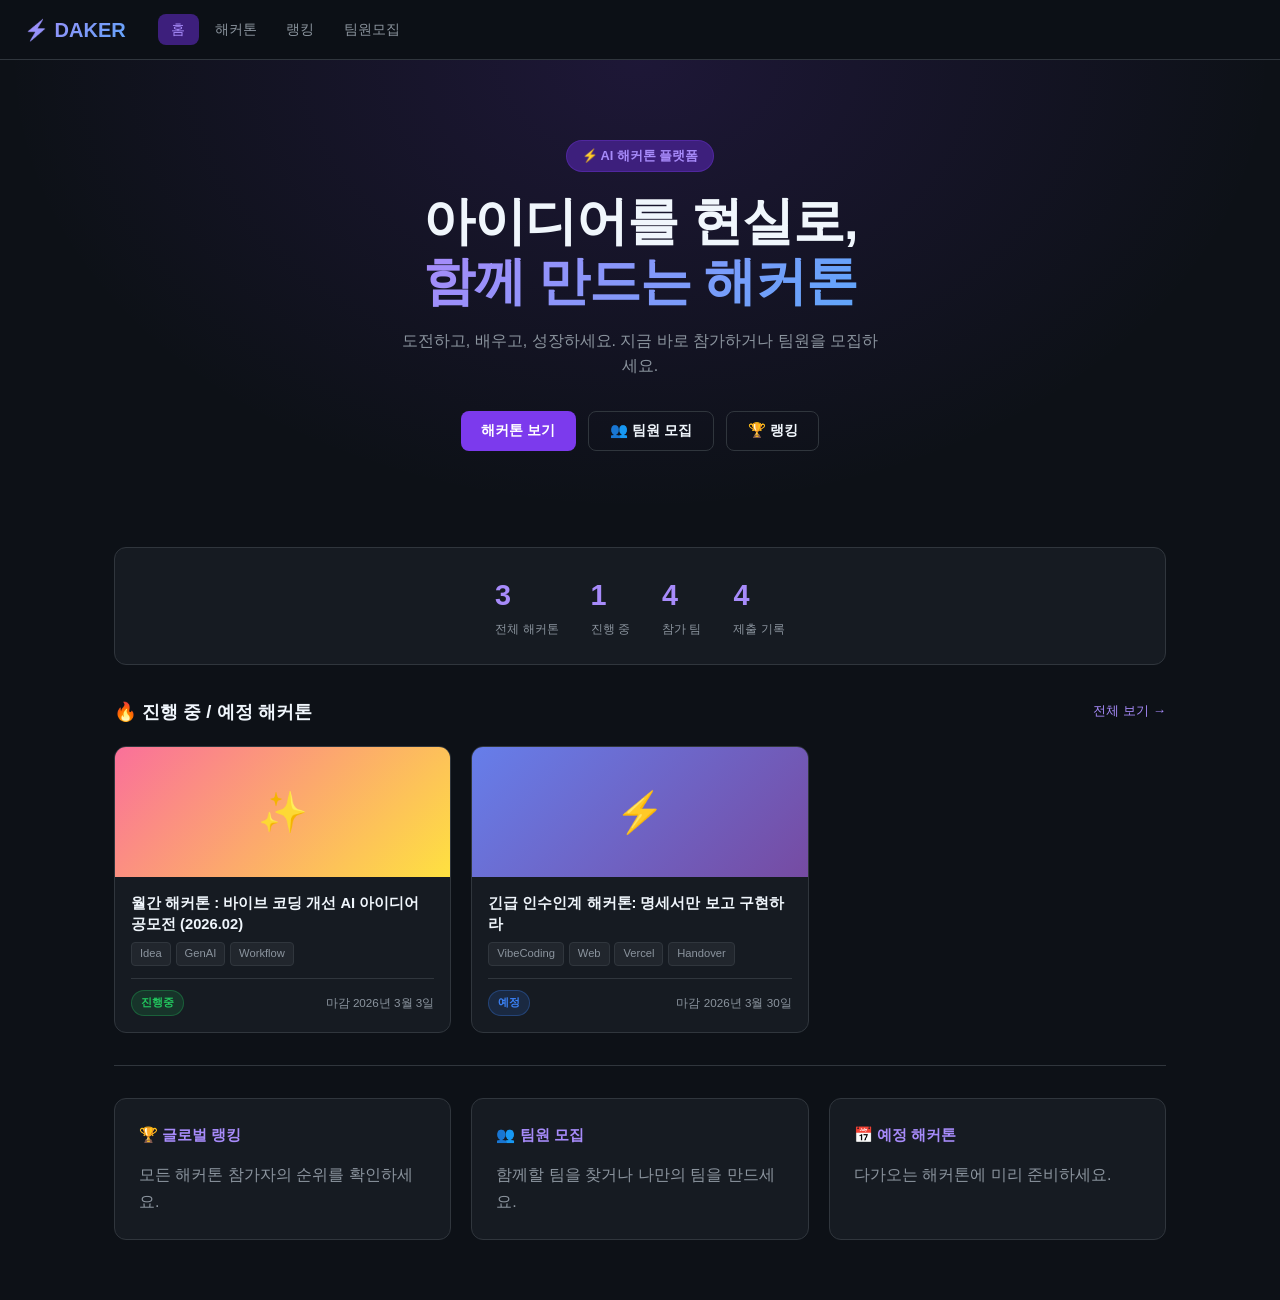
==== index.html @ 938ad709 "init commit" ====
<!doctype html>
<html lang="ko">
  <head>
    <meta charset="UTF-8" />
    <meta name="viewport" content="width=device-width, initial-scale=1.0" />
    <title>DAKER — 해커톤 플랫폼</title>
    <style>
      :root {
        --bg: #0d1117;
        --surface: #161b22;
        --surface2: #21262d;
        --border: #30363d;
        --primary: #7c3aed;
        --pl: #a78bfa;
        --pd: #3d1f7c;
        --green: #22c55e;
        --blue: #3b82f6;
        --gray: #6b7280;
        --orange: #f59e0b;
        --text: #f0f6fc;
        --muted: #8b949e;
        --radius: 12px;
      }
      * {
        box-sizing: border-box;
        margin: 0;
        padding: 0;
      }
      body {
        font-family: -apple-system, BlinkMacSystemFont, "Segoe UI", sans-serif;
        background: var(--bg);
        color: var(--text);
        min-height: 100vh;
        line-height: 1.6;
      }
      a {
        color: inherit;
        text-decoration: none;
      }
      button {
        cursor: pointer;
        font-family: inherit;
      }

      /* NAV */
      .nav {
        position: sticky;
        top: 0;
        z-index: 100;
        background: rgba(13, 17, 23, 0.95);
        backdrop-filter: blur(12px);
        border-bottom: 1px solid var(--border);
        height: 60px;
        display: flex;
        align-items: center;
        gap: 2rem;
        padding: 0 1.5rem;
      }
      .logo {
        font-size: 1.25rem;
        font-weight: 800;
        background: linear-gradient(135deg, var(--pl), #60a5fa);
        -webkit-background-clip: text;
        -webkit-text-fill-color: transparent;
        cursor: pointer;
      }
      .nav-links {
        display: flex;
        gap: 0.15rem;
      }
      .nl {
        padding: 0.4rem 0.85rem;
        border-radius: 8px;
        font-size: 0.88rem;
        color: var(--muted);
        border: none;
        background: none;
        transition: 0.15s;
      }
      .nl:hover {
        color: var(--text);
        background: var(--surface2);
      }
      .nl.active {
        color: var(--pl);
        background: var(--pd);
      }

      /* LAYOUT */
      .wrap {
        max-width: 1100px;
        margin: 0 auto;
        padding: 0 1.5rem;
      }
      .page {
        padding: 2.5rem 0;
      }

      /* HERO */
      .hero {
        text-align: center;
        padding: 5rem 1rem 4rem;
        background: radial-gradient(
          ellipse at center top,
          rgba(124, 58, 237, 0.15) 0%,
          transparent 70%
        );
      }
      .hero-badge {
        display: inline-block;
        padding: 0.3rem 0.9rem;
        background: var(--pd);
        color: var(--pl);
        border-radius: 100px;
        font-size: 0.8rem;
        font-weight: 600;
        margin-bottom: 1.25rem;
        border: 1px solid rgba(124, 58, 237, 0.3);
      }
      .hero h1 {
        font-size: clamp(2rem, 5vw, 3.25rem);
        font-weight: 800;
        letter-spacing: -1px;
        line-height: 1.15;
        margin-bottom: 1rem;
      }
      .hero h1 span {
        background: linear-gradient(135deg, var(--pl), #60a5fa);
        -webkit-background-clip: text;
        -webkit-text-fill-color: transparent;
      }
      .hero p {
        color: var(--muted);
        font-size: 1rem;
        max-width: 480px;
        margin: 0 auto 2rem;
      }
      .hero-btns {
        display: flex;
        gap: 0.75rem;
        justify-content: center;
        flex-wrap: wrap;
      }

      /* BTN */
      .btn {
        padding: 0.6rem 1.3rem;
        border-radius: 8px;
        font-size: 0.9rem;
        font-weight: 600;
        border: none;
        transition: 0.15s;
        display: inline-block;
      }
      .btn-p {
        background: var(--primary);
        color: #fff;
      }
      .btn-p:hover {
        background: #6d28d9;
        transform: translateY(-1px);
      }
      .btn-o {
        background: transparent;
        color: var(--text);
        border: 1px solid var(--border);
      }
      .btn-o:hover {
        background: var(--surface2);
        border-color: var(--pl);
      }
      .btn-sm {
        padding: 0.4rem 0.85rem;
        font-size: 0.82rem;
      }

      /* STATS */
      .stats {
        display: flex;
        gap: 2rem;
        padding: 1.5rem 2rem;
        background: var(--surface);
        border: 1px solid var(--border);
        border-radius: var(--radius);
        margin: 2rem 0;
        flex-wrap: wrap;
        justify-content: center;
      }
      .stat-n {
        font-size: 1.8rem;
        font-weight: 800;
        color: var(--pl);
      }
      .stat-l {
        font-size: 0.78rem;
        color: var(--muted);
        margin-top: 0.1rem;
      }

      /* SECTION HEADER */
      .sh {
        display: flex;
        align-items: center;
        justify-content: space-between;
        margin-bottom: 1.25rem;
      }
      .sh-t {
        font-size: 1.15rem;
        font-weight: 700;
      }
      .sh-l {
        font-size: 0.83rem;
        color: var(--pl);
        background: none;
        border: none;
        padding: 0;
      }
      .sh-l:hover {
        text-decoration: underline;
      }

      /* CARDS */
      .grid {
        display: grid;
        grid-template-columns: repeat(auto-fill, minmax(290px, 1fr));
        gap: 1.25rem;
      }
      .hcard {
        background: var(--surface);
        border: 1px solid var(--border);
        border-radius: var(--radius);
        overflow: hidden;
        cursor: pointer;
        display: flex;
        flex-direction: column;
        transition: 0.2s;
      }
      .hcard:hover {
        border-color: var(--primary);
        transform: translateY(-2px);
        box-shadow: 0 4px 24px rgba(0, 0, 0, 0.4);
      }
      .hcard-thumb {
        height: 130px;
        display: flex;
        align-items: center;
        justify-content: center;
        font-size: 2.5rem;
      }
      .hcard-body {
        padding: 1rem;
        flex: 1;
        display: flex;
        flex-direction: column;
      }
      .hcard-title {
        font-size: 0.92rem;
        font-weight: 700;
        margin-bottom: 0.5rem;
        line-height: 1.4;
        display: -webkit-box;
        -webkit-line-clamp: 2;
        -webkit-box-orient: vertical;
        overflow: hidden;
      }
      .tags {
        display: flex;
        flex-wrap: wrap;
        gap: 0.3rem;
        margin-bottom: 0.75rem;
      }
      .tag {
        padding: 0.12rem 0.5rem;
        background: var(--surface2);
        border-radius: 4px;
        font-size: 0.7rem;
        color: var(--muted);
        border: 1px solid var(--border);
      }
      .hcard-foot {
        display: flex;
        align-items: center;
        justify-content: space-between;
        margin-top: auto;
        padding-top: 0.7rem;
        border-top: 1px solid var(--border);
      }
      .sbadge {
        padding: 0.18rem 0.55rem;
        border-radius: 100px;
        font-size: 0.7rem;
        font-weight: 700;
      }
      .s-ongoing {
        background: rgba(34, 197, 94, 0.15);
        color: var(--green);
        border: 1px solid rgba(34, 197, 94, 0.3);
      }
      .s-upcoming {
        background: rgba(59, 130, 246, 0.15);
        color: var(--blue);
        border: 1px solid rgba(59, 130, 246, 0.3);
      }
      .s-ended {
        background: rgba(107, 114, 128, 0.15);
        color: var(--gray);
        border: 1px solid rgba(107, 114, 128, 0.3);
      }
      .dl {
        font-size: 0.73rem;
        color: var(--muted);
      }

      /* PAGE HEADER */
      .ph {
        margin-bottom: 2rem;
      }
      .ph h1 {
        font-size: 1.7rem;
        font-weight: 800;
        margin-bottom: 0.35rem;
      }
      .ph p {
        color: var(--muted);
        font-size: 0.93rem;
      }
      .ph-row {
        display: flex;
        align-items: flex-start;
        justify-content: space-between;
        flex-wrap: wrap;
        gap: 1rem;
      }

      /* FILTER TABS */
      .ftabs {
        display: flex;
        gap: 0.5rem;
        margin-bottom: 1.5rem;
        flex-wrap: wrap;
      }
      .ftab {
        padding: 0.4rem 0.85rem;
        background: var(--surface);
        border: 1px solid var(--border);
        border-radius: 100px;
        font-size: 0.82rem;
        font-weight: 500;
        color: var(--muted);
        cursor: pointer;
        transition: 0.15s;
      }
      .ftab:hover {
        border-color: var(--pl);
        color: var(--text);
      }
      .ftab.active {
        background: var(--pd);
        border-color: var(--primary);
        color: var(--pl);
      }

      /* DETAIL HEADER */
      .dh {
        background: linear-gradient(
          135deg,
          var(--surface),
          rgba(124, 58, 237, 0.08)
        );
        border: 1px solid var(--border);
        border-radius: var(--radius);
        padding: 2rem;
        margin-bottom: 2rem;
      }
      .dh h1 {
        font-size: 1.5rem;
        font-weight: 800;
        margin: 0.75rem 0 1rem;
        line-height: 1.3;
      }
      .dh-meta {
        display: flex;
        gap: 1.25rem;
        font-size: 0.8rem;
        color: var(--muted);
        flex-wrap: wrap;
      }

      /* TAB NAV */
      .tab-nav {
        display: flex;
        border-bottom: 1px solid var(--border);
        margin-bottom: 2rem;
        overflow-x: auto;
        scrollbar-width: none;
      }
      .tab-nav::-webkit-scrollbar {
        display: none;
      }
      .tbtn {
        padding: 0.7rem 1rem;
        background: none;
        border: none;
        color: var(--muted);
        font-size: 0.85rem;
        font-weight: 500;
        white-space: nowrap;
        border-bottom: 2px solid transparent;
        margin-bottom: -1px;
        transition: 0.15s;
      }
      .tbtn:hover {
        color: var(--text);
      }
      .tbtn.active {
        color: var(--pl);
        border-bottom-color: var(--primary);
      }

      /* CONTENT BOX */
      .box {
        background: var(--surface);
        border: 1px solid var(--border);
        border-radius: var(--radius);
        padding: 1.5rem;
        margin-bottom: 1.25rem;
      }
      .box h3 {
        font-size: 0.95rem;
        font-weight: 700;
        margin-bottom: 0.85rem;
        color: var(--pl);
      }
      .box p {
        color: var(--muted);
        line-height: 1.7;
      }

      /* INFO LIST */
      .ilist {
        list-style: none;
      }
      .ilist li {
        padding: 0.45rem 0;
        border-bottom: 1px solid var(--border);
        color: var(--muted);
        font-size: 0.88rem;
        display: flex;
        align-items: flex-start;
        gap: 0.5rem;
      }
      .ilist li:last-child {
        border-bottom: none;
      }
      .ilist li::before {
        content: "•";
        color: var(--primary);
        flex-shrink: 0;
      }

      /* METRICS */
      .metrics {
        display: flex;
        gap: 0.85rem;
        flex-wrap: wrap;
        margin-top: 1rem;
      }
      .metric {
        background: var(--surface2);
        border: 1px solid var(--border);
        border-radius: 8px;
        padding: 0.65rem 1.1rem;
      }
      .metric-l {
        font-size: 0.7rem;
        color: var(--muted);
        margin-bottom: 0.15rem;
      }
      .metric-v {
        font-size: 1.05rem;
        font-weight: 700;
        color: var(--pl);
      }

      /* SCORE BAR */
      .sbar-wrap {
        margin-top: 0.75rem;
      }
      .sbar-label {
        display: flex;
        justify-content: space-between;
        font-size: 0.75rem;
        color: var(--muted);
        margin-bottom: 0.3rem;
      }
      .sbar {
        height: 7px;
        background: var(--surface2);
        border-radius: 4px;
        overflow: hidden;
      }
      .sbar-fill {
        height: 100%;
        background: linear-gradient(90deg, var(--primary), var(--pl));
        border-radius: 4px;
        transition: width 0.5s;
      }

      /* TIMELINE */
      .timeline {
        position: relative;
        padding-left: 1.5rem;
      }
      .timeline::before {
        content: "";
        position: absolute;
        left: 0.4rem;
        top: 0;
        bottom: 0;
        width: 2px;
        background: var(--border);
      }
      .titem {
        position: relative;
        padding: 0.5rem 0 0.5rem 1rem;
      }
      .titem::before {
        content: "";
        position: absolute;
        left: -1.15rem;
        top: 0.85rem;
        width: 10px;
        height: 10px;
        border-radius: 50%;
        background: var(--primary);
        border: 2px solid var(--bg);
      }
      .titem.past::before {
        background: var(--gray);
      }
      .tdate {
        font-size: 0.75rem;
        color: var(--muted);
      }
      .tname {
        font-size: 0.88rem;
        font-weight: 600;
        margin-top: 0.1rem;
      }

      /* PRIZE */
      .pgrid {
        display: grid;
        grid-template-columns: repeat(auto-fill, minmax(140px, 1fr));
        gap: 1rem;
      }
      .pcard {
        background: var(--surface2);
        border: 1px solid var(--border);
        border-radius: 10px;
        padding: 1.2rem;
        text-align: center;
      }
      .pcard:nth-child(1) {
        border-color: #f59e0b;
      }
      .pcard:nth-child(2) {
        border-color: #9ca3af;
      }
      .pcard:nth-child(3) {
        border-color: #92400e;
      }
      .pplace {
        font-size: 0.78rem;
        color: var(--muted);
        margin-bottom: 0.35rem;
      }
      .pamount {
        font-size: 1.2rem;
        font-weight: 800;
      }
      .pcard:nth-child(1) .pamount {
        color: #f59e0b;
      }
      .pcard:nth-child(2) .pamount {
        color: #d1d5db;
      }
      .pcard:nth-child(3) .pamount {
        color: #cd7f32;
      }

      /* TABLE */
      .tbl {
        width: 100%;
        border-collapse: collapse;
        font-size: 0.86rem;
      }
      .tbl th {
        padding: 0.6rem 0.9rem;
        background: var(--surface2);
        color: var(--muted);
        font-weight: 600;
        text-align: left;
        font-size: 0.74rem;
        text-transform: uppercase;
        letter-spacing: 0.5px;
        border-bottom: 1px solid var(--border);
      }
      .tbl td {
        padding: 0.7rem 0.9rem;
        border-bottom: 1px solid var(--border);
      }
      .tbl tr:last-child td {
        border-bottom: none;
      }
      .tbl tr:hover td {
        background: var(--surface2);
      }
      .rank {
        display: inline-flex;
        align-items: center;
        justify-content: center;
        width: 26px;
        height: 26px;
        border-radius: 50%;
        font-weight: 700;
        font-size: 0.78rem;
      }
      .r1 {
        background: rgba(245, 158, 11, 0.2);
        color: #f59e0b;
        border: 1px solid rgba(245, 158, 11, 0.4);
      }
      .r2 {
        background: rgba(209, 213, 219, 0.15);
        color: #d1d5db;
        border: 1px solid rgba(209, 213, 219, 0.3);
      }
      .r3 {
        background: rgba(205, 127, 50, 0.15);
        color: #cd7f32;
        border: 1px solid rgba(205, 127, 50, 0.3);
      }
      .rn {
        background: var(--surface2);
        color: var(--muted);
        border: 1px solid var(--border);
      }

      /* TEAM CARD */
      .tcard {
        background: var(--surface);
        border: 1px solid var(--border);
        border-radius: var(--radius);
        padding: 1.2rem;
        display: flex;
        flex-direction: column;
        gap: 0.65rem;
        transition: 0.2s;
      }
      .tcard:hover {
        border-color: var(--primary);
      }
      .tc-head {
        display: flex;
        align-items: center;
        justify-content: space-between;
        gap: 0.5rem;
      }
      .tname {
        font-weight: 700;
        font-size: 0.97rem;
      }
      .opbadge {
        padding: 0.17rem 0.5rem;
        border-radius: 100px;
        font-size: 0.68rem;
        font-weight: 700;
      }
      .op-y {
        background: rgba(34, 197, 94, 0.15);
        color: var(--green);
        border: 1px solid rgba(34, 197, 94, 0.3);
      }
      .op-n {
        background: var(--surface2);
        color: var(--gray);
        border: 1px solid var(--border);
      }
      .tintro {
        font-size: 0.83rem;
        color: var(--muted);
        line-height: 1.6;
      }
      .lfor {
        display: flex;
        flex-wrap: wrap;
        gap: 0.3rem;
      }
      .ltag {
        padding: 0.12rem 0.5rem;
        background: rgba(124, 58, 237, 0.12);
        color: var(--pl);
        border: 1px solid rgba(124, 58, 237, 0.25);
        border-radius: 4px;
        font-size: 0.7rem;
      }
      .hchip {
        font-size: 0.7rem;
        padding: 0.12rem 0.5rem;
        background: var(--surface2);
        color: var(--muted);
        border: 1px solid var(--border);
        border-radius: 4px;
        cursor: pointer;
      }
      .cbtn {
        padding: 0.45rem 0.9rem;
        background: var(--primary);
        color: #fff;
        border: none;
        border-radius: 6px;
        font-size: 0.8rem;
        font-weight: 600;
        transition: 0.15s;
      }
      .cbtn:hover {
        background: #6d28d9;
      }

      /* FORM */
      .fg {
        margin-bottom: 1.1rem;
      }
      .fl {
        display: block;
        font-size: 0.82rem;
        font-weight: 600;
        margin-bottom: 0.35rem;
        color: var(--muted);
      }
      .fi,
      .fta {
        width: 100%;
        padding: 0.6rem 0.9rem;
        background: var(--surface2);
        border: 1px solid var(--border);
        border-radius: 6px;
        color: var(--text);
        font-size: 0.88rem;
        font-family: inherit;
        outline: none;
        transition: 0.15s;
      }
      .fi:focus,
      .fta:focus {
        border-color: var(--primary);
      }
      .fta {
        min-height: 90px;
        resize: vertical;
      }

      /* MODAL */
      .overlay {
        position: fixed;
        inset: 0;
        z-index: 200;
        background: rgba(0, 0, 0, 0.75);
        backdrop-filter: blur(4px);
        display: flex;
        align-items: center;
        justify-content: center;
        padding: 1rem;
      }
      .modal {
        background: var(--surface);
        border: 1px solid var(--border);
        border-radius: var(--radius);
        padding: 1.75rem;
        width: 100%;
        max-width: 460px;
        max-height: 90vh;
        overflow-y: auto;
      }
      .modal-head {
        display: flex;
        align-items: center;
        justify-content: space-between;
        margin-bottom: 1.5rem;
      }
      .modal-title {
        font-size: 1.05rem;
        font-weight: 700;
      }
      .mclose {
        background: none;
        border: none;
        color: var(--muted);
        font-size: 1.2rem;
        padding: 0.2rem;
      }
      .mclose:hover {
        color: var(--text);
      }

      /* TOAST */
      .toast {
        position: fixed;
        bottom: 2rem;
        right: 2rem;
        z-index: 300;
        background: var(--surface);
        border: 1px solid var(--primary);
        border-radius: 10px;
        padding: 0.8rem 1.2rem;
        font-size: 0.86rem;
        color: var(--pl);
        animation: si 0.25s ease;
        box-shadow: 0 8px 32px rgba(124, 58, 237, 0.3);
      }
      @keyframes si {
        from {
          transform: translateX(100%);
          opacity: 0;
        }
        to {
          transform: translateX(0);
          opacity: 1;
        }
      }

      /* MISC */
      .empty {
        text-align: center;
        padding: 3rem 1rem;
        color: var(--muted);
      }
      .empty .ico {
        font-size: 2.5rem;
        margin-bottom: 0.75rem;
      }
      hr.div {
        border: none;
        border-top: 1px solid var(--border);
        margin: 2rem 0;
      }
      .ovx {
        overflow-x: auto;
      }
      .info-banner {
        background: rgba(124, 58, 237, 0.08);
        border: 1px solid rgba(124, 58, 237, 0.25);
        border-radius: 10px;
        padding: 0.85rem 1.1rem;
        margin-bottom: 1.5rem;
        display: flex;
        align-items: center;
        justify-content: space-between;
        flex-wrap: wrap;
        gap: 0.5rem;
      }
      .lb-note {
        background: rgba(124, 58, 237, 0.08);
        border: 1px solid rgba(124, 58, 237, 0.2);
        border-radius: 8px;
        padding: 0.7rem 1rem;
        margin-bottom: 1.1rem;
        font-size: 0.82rem;
        color: var(--muted);
      }
      .bc {
        display: flex;
        gap: 0.6rem;
        flex-wrap: wrap;
      }
      .bchip {
        background: var(--surface2);
        border: 1px solid var(--border);
        border-radius: 7px;
        padding: 0.45rem 0.9rem;
        font-size: 0.8rem;
      }
      .bchip span {
        color: var(--pl);
        font-weight: 700;
      }

      @media (max-width: 640px) {
        .nav {
          gap: 1rem;
        }
        .nav-links {
          gap: 0;
        }
        .nl {
          padding: 0.35rem 0.55rem;
          font-size: 0.8rem;
        }
        .dh h1 {
          font-size: 1.2rem;
        }
        .stats {
          gap: 1.25rem;
          padding: 1rem;
        }
      }
    </style>
  </head>
  <body>
    <header class="nav">
      <div class="logo" onclick="go('/')">⚡ DAKER</div>
      <nav class="nav-links">
        <button class="nl" data-r="/" onclick="go('/')">홈</button>
        <button class="nl" data-r="/hackathons" onclick="go('/hackathons')">
          해커톤
        </button>
        <button class="nl" data-r="/rankings" onclick="go('/rankings')">
          랭킹
        </button>
        <button class="nl" data-r="/camp" onclick="go('/camp')">
          팀원모집
        </button>
      </nav>
    </header>

    <main id="app"></main>
    <div id="modal-root"></div>

    <script>
      // ── DATA ────────────────────────────────────────────────────
      const HACKATHONS = [
        {
          slug: "aimers-8-model-lite",
          title: "Aimers 8기 : 모델 경량화 온라인 해커톤",
          status: "ended",
          tags: ["LLM", "Compression", "vLLM"],
          period: {
            submissionDeadlineAt: "2026-02-25T10:00:00+09:00",
            endAt: "2026-02-26T10:00:00+09:00",
          },
          links: {
            rules: "https://example.com/public/rules/aimers8",
            faq: "https://example.com/public/faq/aimers8",
          },
        },
        {
          slug: "monthly-vibe-coding-2026-02",
          title: "월간 해커톤 : 바이브 코딩 개선 AI 아이디어 공모전 (2026.02)",
          status: "ongoing",
          tags: ["Idea", "GenAI", "Workflow"],
          period: {
            submissionDeadlineAt: "2026-03-03T10:00:00+09:00",
            endAt: "2026-03-09T10:00:00+09:00",
          },
          links: {
            rules: "https://example.com/public/rules/vibe202602",
            faq: "https://example.com/public/faq/vibe202602",
          },
        },
        {
          slug: "daker-handover-2026-03",
          title: "긴급 인수인계 해커톤: 명세서만 보고 구현하라",
          status: "upcoming",
          tags: ["VibeCoding", "Web", "Vercel", "Handover"],
          period: {
            submissionDeadlineAt: "2026-03-30T10:00:00+09:00",
            endAt: "2026-04-27T10:00:00+09:00",
          },
          links: {
            rules: "https://example.com/public/rules/daker-handover-202603",
            faq: "https://example.com/public/faq/daker-handover-202603",
          },
        },
      ];

      const DETAILS = {
        "aimers-8-model-lite": {
          slug: "aimers-8-model-lite",
          title: "Aimers 8기 : 모델 경량화 온라인 해커톤",
          sections: {
            overview: {
              summary:
                "제한된 평가 환경에서 모델의 성능과 추론 속도를 함께 최적화합니다.",
              teamPolicy: { allowSolo: true, maxTeamSize: 5 },
            },
            info: {
              notice: [
                "제출 마감 이후 추가 제출은 불가합니다.",
                "평가 환경은 고정이며, 제출물은 별도 설치 없이 실행 가능해야 합니다.",
              ],
              links: {
                rules: "https://example.com/public/rules/aimers8",
                faq: "https://example.com/public/faq/aimers8",
              },
            },
            eval: {
              metricName: "FinalScore",
              description: "성능과 속도를 종합한 점수(세부 산식은 규정 참고).",
              limits: { maxRuntimeSec: 1200, maxSubmissionsPerDay: 5 },
            },
            schedule: {
              timezone: "Asia/Seoul",
              milestones: [
                { name: "리더보드 제출 마감", at: "2026-02-25T10:00:00+09:00" },
                { name: "대회 종료", at: "2026-02-26T10:00:00+09:00" },
              ],
            },
            prize: {
              items: [
                { place: "1st", amountKRW: 3000000 },
                { place: "2nd", amountKRW: 1500000 },
                { place: "3rd", amountKRW: 800000 },
              ],
            },
            teams: {
              campEnabled: true,
              listUrl: "/camp?hackathon=aimers-8-model-lite",
            },
            submit: {
              allowedArtifactTypes: ["zip"],
              guide: [
                "제출물은 규정에 맞는 단일 zip 파일로 업로드합니다.",
                "업로드 후 '제출' 버튼을 눌러야 리더보드에 반영됩니다.",
              ],
            },
            leaderboard: {
              note: "Public 리더보드는 제출 마감 시점 기준으로 고정될 수 있습니다(규정 참고).",
            },
          },
        },
        "monthly-vibe-coding-2026-02": {
          slug: "monthly-vibe-coding-2026-02",
          title: "월간 해커톤 : 바이브 코딩 개선 AI 아이디어 공모전 (2026.02)",
          sections: {
            overview: {
              summary:
                "AI 기반 바이브 코딩 도구의 UX 개선 아이디어를 제안하고 구현하는 해커톤입니다.",
              teamPolicy: { allowSolo: true, maxTeamSize: 3 },
            },
            info: {
              notice: [
                "아이디어 기획서와 프로토타입을 함께 제출해야 합니다.",
                "GenAI API 사용 시 비용은 팀이 부담합니다.",
              ],
              links: {
                rules: "https://example.com/public/rules/vibe202602",
                faq: "https://example.com/public/faq/vibe202602",
              },
            },
            eval: {
              metricName: "FinalScore",
              description: "심사위원 평가와 참가자 투표를 합산한 점수입니다.",
              scoreSource: "vote",
              scoreDisplay: {
                label: "투표 점수",
                breakdown: [
                  { key: "participant", label: "참가자", weightPercent: 40 },
                  { key: "judge", label: "심사위원", weightPercent: 60 },
                ],
              },
            },
            schedule: {
              timezone: "Asia/Seoul",
              milestones: [
                { name: "접수 마감", at: "2026-03-03T10:00:00+09:00" },
                { name: "대회 종료", at: "2026-03-09T10:00:00+09:00" },
              ],
            },
            prize: {
              items: [
                { place: "1st", amountKRW: 500000 },
                { place: "2nd", amountKRW: 300000 },
                { place: "3rd", amountKRW: 100000 },
              ],
            },
            teams: {
              campEnabled: true,
              listUrl: "/camp?hackathon=monthly-vibe-coding-2026-02",
            },
            submit: {
              allowedArtifactTypes: ["url", "pdf"],
              guide: [
                "프로토타입 배포 URL과 기획 PDF를 제출합니다.",
                "제출 마감 이후 수정은 불가합니다.",
              ],
              submissionItems: [
                { key: "web", title: "프로토타입 URL", format: "url" },
                { key: "pdf", title: "기획서 PDF URL", format: "pdf_url" },
              ],
            },
            leaderboard: { note: "투표 종료 후 결과가 반영됩니다." },
          },
        },
        "daker-handover-2026-03": {
          slug: "daker-handover-2026-03",
          title: "긴급 인수인계 해커톤: 명세서만 보고 구현하라",
          sections: {
            overview: {
              summary:
                "기능 명세서만 남기고 사라진 개발자의 문서를 기반으로 바이브 코딩을 통해 웹서비스를 구현·배포하는 해커톤입니다.",
              teamPolicy: { allowSolo: true, maxTeamSize: 5 },
            },
            info: {
              notice: [
                "예시 자료 외 데이터는 제공되지 않습니다.",
                "더미 데이터/로컬 저장소(localStorage 등)를 활용해 구현하세요.",
                "배포 URL은 외부에서 접속 가능해야하며 심사 기간동안 접근 가능해야합니다.",
                "외부 API/외부 DB를 쓰는 경우에도 심사자가 별도 키 없이 확인 가능해야 합니다.",
              ],
              links: {
                rules: "https://example.com/public/rules/daker-handover-202603",
                faq: "https://example.com/public/faq/daker-handover-202603",
              },
            },
            eval: {
              metricName: "FinalScore",
              description:
                "참가팀/심사위원 투표 점수를 가중치로 합산한 최종 점수",
              scoreSource: "vote",
              scoreDisplay: {
                label: "투표 점수",
                breakdown: [
                  { key: "participant", label: "참가자", weightPercent: 30 },
                  { key: "judge", label: "심사위원", weightPercent: 70 },
                ],
              },
            },
            schedule: {
              timezone: "Asia/Seoul",
              milestones: [
                {
                  name: "접수/기획서 제출 기간",
                  at: "2026-03-04T10:00:00+09:00",
                },
                {
                  name: "접수/기획서 제출 마감",
                  at: "2026-03-30T10:00:00+09:00",
                },
                {
                  name: "최종 웹링크 제출 마감",
                  at: "2026-04-06T10:00:00+09:00",
                },
                {
                  name: "최종 솔루션 PDF 제출 마감",
                  at: "2026-04-13T10:00:00+09:00",
                },
                { name: "1차 투표평가 시작", at: "2026-04-13T12:00:00+09:00" },
                { name: "1차 투표평가 마감", at: "2026-04-17T10:00:00+09:00" },
                { name: "2차 내부평가 종료", at: "2026-04-24T23:59:00+09:00" },
                { name: "최종 결과 발표", at: "2026-04-27T10:00:00+09:00" },
              ],
            },
            prize: {
              items: [
                { place: "1st", amountKRW: 1000000 },
                { place: "2nd", amountKRW: 500000 },
                { place: "3rd", amountKRW: 200000 },
              ],
            },
            teams: {
              campEnabled: true,
              listUrl: "/camp?hackathon=daker-handover-2026-03",
            },
            submit: {
              allowedArtifactTypes: ["text", "url", "pdf"],
              guide: [
                "기획서 → 웹링크 → PDF를 단계별로 제출합니다.",
                "배포 URL은 외부에서 접속 가능해야 하며 심사 기간 동안 접근 가능해야 합니다.",
                "PPT는 PDF로 변환하여 제출합니다.",
              ],
              submissionItems: [
                {
                  key: "plan",
                  title: "기획서(1차 제출)",
                  format: "text_or_url",
                },
                { key: "web", title: "최종 웹링크 제출", format: "url" },
                {
                  key: "pdf",
                  title: "최종 솔루션 PDF 제출",
                  format: "pdf_url",
                },
              ],
            },
            leaderboard: {
              note: "아이디어 해커톤의 점수(score)는 투표 결과를 기반으로 표시됩니다.",
            },
          },
        },
      };

      const LEADERBOARDS = {
        "aimers-8-model-lite": {
          hackathonSlug: "aimers-8-model-lite",
          updatedAt: "2026-02-26T10:00:00+09:00",
          entries: [
            {
              rank: 1,
              teamName: "Team Alpha",
              score: 0.7421,
              submittedAt: "2026-02-24T21:05:00+09:00",
            },
            {
              rank: 2,
              teamName: "Team Gamma",
              score: 0.7013,
              submittedAt: "2026-02-25T09:40:00+09:00",
            },
          ],
        },
        "daker-handover-2026-03": {
          hackathonSlug: "daker-handover-2026-03",
          updatedAt: "2026-04-17T10:00:00+09:00",
          entries: [
            {
              rank: 1,
              teamName: "404found",
              score: 87.5,
              submittedAt: "2026-04-13T09:58:00+09:00",
              scoreBreakdown: { participant: 82, judge: 90 },
              artifacts: {
                webUrl: "https://404found.vercel.app",
                pdfUrl: "https://example.com/404found-solution.pdf",
              },
            },
            {
              rank: 2,
              teamName: "LGTM",
              score: 84.2,
              submittedAt: "2026-04-13T09:40:00+09:00",
              scoreBreakdown: { participant: 79, judge: 88 },
              artifacts: {
                webUrl: "https://lgtm-hack.vercel.app",
                pdfUrl: "https://example.com/lgtm-solution.pdf",
              },
            },
          ],
        },
      };

      const INIT_TEAMS = [
        {
          teamCode: "T-ALPHA",
          hackathonSlug: "aimers-8-model-lite",
          name: "Team Alpha",
          isOpen: true,
          memberCount: 3,
          lookingFor: ["Backend", "ML Engineer"],
          intro: "추론 최적화/경량화 실험을 함께 진행할 팀원을 찾습니다.",
          contact: { url: "https://open.kakao.com/o/example1" },
          createdAt: "2026-02-20T11:00:00+09:00",
        },
        {
          teamCode: "T-BETA",
          hackathonSlug: "monthly-vibe-coding-2026-02",
          name: "PromptRunners",
          isOpen: true,
          memberCount: 1,
          lookingFor: ["Frontend", "Designer"],
          intro: "프롬프트 품질 점수화 + 개선 가이드 UX를 기획합니다.",
          contact: { url: "https://forms.gle/example2" },
          createdAt: "2026-02-18T18:30:00+09:00",
        },
        {
          teamCode: "T-HANDOVER-01",
          hackathonSlug: "daker-handover-2026-03",
          name: "404found",
          isOpen: true,
          memberCount: 3,
          lookingFor: ["Frontend", "Designer"],
          intro:
            "명세서 기반으로 기본 기능을 빠르게 완성하고 UX 확장을 노립니다.",
          contact: { url: "https://open.kakao.com/o/example3" },
          createdAt: "2026-03-04T11:00:00+09:00",
        },
        {
          teamCode: "T-HANDOVER-02",
          hackathonSlug: "daker-handover-2026-03",
          name: "LGTM",
          isOpen: false,
          memberCount: 5,
          lookingFor: [],
          intro: "기획서-구현-문서화를 깔끔하게 맞추는 방향으로 진행합니다.",
          contact: { url: "https://forms.gle/example4" },
          createdAt: "2026-03-05T09:20:00+09:00",
        },
      ];

      // ── HELPERS ─────────────────────────────────────────────────
      const getTeams = () => {
        try {
          return JSON.parse(localStorage.getItem("dk_teams")) || INIT_TEAMS;
        } catch (e) {
          return INIT_TEAMS;
        }
      };
      const saveTeams = (t) =>
        localStorage.setItem("dk_teams", JSON.stringify(t));
      const getSubs = () => {
        try {
          return JSON.parse(localStorage.getItem("dk_subs")) || {};
        } catch (e) {
          return {};
        }
      };
      const saveSub = (slug, d) => {
        const a = getSubs();
        a[slug] = d;
        localStorage.setItem("dk_subs", JSON.stringify(a));
      };

      const fmt = (d) =>
        new Date(d).toLocaleString("ko-KR", {
          year: "numeric",
          month: "2-digit",
          day: "2-digit",
          hour: "2-digit",
          minute: "2-digit",
        });
      const fmtD = (d) =>
        new Date(d).toLocaleDateString("ko-KR", {
          year: "numeric",
          month: "long",
          day: "numeric",
        });
      const isPast = (d) => new Date(d) < new Date();
      const krw = (n) => n.toLocaleString("ko-KR") + "원";
      const slabel = (s) =>
        ({ ongoing: "진행중", upcoming: "예정", ended: "종료" })[s] || s;

      const GRADS = [
        "linear-gradient(135deg,#667eea,#764ba2)",
        "linear-gradient(135deg,#4facfe,#00f2fe)",
        "linear-gradient(135deg,#f093fb,#f5576c)",
        "linear-gradient(135deg,#43e97b,#38f9d7)",
        "linear-gradient(135deg,#fa709a,#fee140)",
      ];
      const EMOJIS = { aimers: "🤖", vibe: "✨", daker: "⚡", monthly: "📅" };
      const grad = (slug) => {
        let h = 0;
        for (let c of slug) h += c.charCodeAt(0);
        return GRADS[h % GRADS.length];
      };
      const emoji = (slug) => {
        for (const [k, v] of Object.entries(EMOJIS))
          if (slug.includes(k)) return v;
        return "🏆";
      };

      function toast(msg) {
        const el = document.createElement("div");
        el.className = "toast";
        el.textContent = msg;
        document.body.appendChild(el);
        setTimeout(() => el.remove(), 3000);
      }

      // ── ROUTER ──────────────────────────────────────────────────
      function parseHash() {
        const h = window.location.hash;
        if (!h || h === "#") return { path: "/", q: new URLSearchParams() };
        const full = h.slice(1);
        const qi = full.indexOf("?");
        if (qi === -1) return { path: full, q: new URLSearchParams() };
        return {
          path: full.slice(0, qi),
          q: new URLSearchParams(full.slice(qi + 1)),
        };
      }

      function go(pathQ, replace = false) {
        const url = "#" + pathQ;
        replace
          ? history.replaceState(null, "", url)
          : history.pushState(null, "", url);
        render();
        updateNav();
        scrollTo(0, 0);
      }

      function updateNav() {
        const { path } = parseHash();
        document.querySelectorAll(".nl").forEach((el) => {
          const r = el.dataset.r;
          el.classList.toggle(
            "active",
            path === r || (r !== "/" && path.startsWith(r)),
          );
        });
      }

      window.addEventListener("popstate", () => {
        render();
        updateNav();
      });

      // ── RENDER DISPATCH ─────────────────────────────────────────
      let _tab = "overview";
      let _hf = "all";
      let _campFilters = [];
      let _campDropdownOpen = false;

      function render() {
        const { path, q } = parseHash();
        const app = document.getElementById("app");
        if (path === "/") app.innerHTML = renderHome();
        else if (path === "/hackathons")
          app.innerHTML = renderList(q.get("status") || "all");
        else if (path.startsWith("/hackathons/")) {
          const slug = path.split("/hackathons/")[1];
          app.innerHTML = renderDetail(slug, q.get("tab"));
        } else if (path === "/rankings") app.innerHTML = renderRankings();
        else if (path === "/camp")
          app.innerHTML = renderCamp(q.get("hackathon"));
        else
          app.innerHTML = `<div class="wrap page"><div class="empty"><div class="ico">🔍</div><p>페이지를 찾을 수 없습니다.</p></div></div>`;
      }

      // ── PAGE: HOME ───────────────────────────────────────────────
      function renderHome() {
        const active = HACKATHONS.filter((h) => h.status !== "ended");
        const teams = getTeams();
        const lbCount = Object.values(LEADERBOARDS).reduce(
          (a, b) => a + b.entries.length,
          0,
        );
        return `
<section class="hero">
  <div class="wrap">
    <div class="hero-badge">⚡ AI 해커톤 플랫폼</div>
    <h1>아이디어를 현실로,<br><span>함께 만드는 해커톤</span></h1>
    <p>도전하고, 배우고, 성장하세요. 지금 바로 참가하거나 팀원을 모집하세요.</p>
    <div class="hero-btns">
      <button class="btn btn-p" onclick="go('/hackathons')">해커톤 보기</button>
      <button class="btn btn-o" onclick="go('/camp')">👥 팀원 모집</button>
      <button class="btn btn-o" onclick="go('/rankings')">🏆 랭킹</button>
    </div>
  </div>
</section>
<div class="wrap">
  <div class="stats">
    <div><div class="stat-n">${HACKATHONS.length}</div><div class="stat-l">전체 해커톤</div></div>
    <div><div class="stat-n">${HACKATHONS.filter((h) => h.status === "ongoing").length}</div><div class="stat-l">진행 중</div></div>
    <div><div class="stat-n">${teams.length}</div><div class="stat-l">참가 팀</div></div>
    <div><div class="stat-n">${lbCount}</div><div class="stat-l">제출 기록</div></div>
  </div>
  ${
    active.length
      ? `
  <div class="sh"><div class="sh-t">🔥 진행 중 / 예정 해커톤</div><button class="sh-l" onclick="go('/hackathons')">전체 보기 →</button></div>
  <div class="grid">${active.map(hCard).join("")}</div>`
      : ""
  }
  <hr class="div">
  <div class="grid" style="margin-bottom:2.5rem">
    <div class="box" style="cursor:pointer" onclick="go('/rankings')"><h3>🏆 글로벌 랭킹</h3><p>모든 해커톤 참가자의 순위를 확인하세요.</p></div>
    <div class="box" style="cursor:pointer" onclick="go('/camp')"><h3>👥 팀원 모집</h3><p>함께할 팀을 찾거나 나만의 팀을 만드세요.</p></div>
    <div class="box" style="cursor:pointer" onclick="go('/hackathons?status=upcoming')"><h3>📅 예정 해커톤</h3><p>다가오는 해커톤에 미리 준비하세요.</p></div>
  </div>
</div>`;
      }

      // ── PAGE: HACKATHON LIST ─────────────────────────────────────
      function renderList(f) {
        _hf = f || "all";
        const filtered =
          _hf === "all"
            ? HACKATHONS
            : HACKATHONS.filter((h) => h.status === _hf);
        return `
<div class="wrap page">
  <div class="ph"><h1>해커톤 목록</h1><p>참가하고 싶은 해커톤을 찾아보세요.</p></div>
  <div class="ftabs">
    ${["all", "ongoing", "upcoming", "ended"]
      .map(
        (s) => `
    <button class="ftab${_hf === s ? " active" : ""}" onclick="go('/hackathons?status=${s}')">
      ${s === "all" ? "전체" : slabel(s)} <span style="opacity:.6">${s === "all" ? HACKATHONS.length : HACKATHONS.filter((h) => h.status === s).length}</span>
    </button>`,
      )
      .join("")}
  </div>
  <div class="grid">
    ${filtered.length ? filtered.map(hCard).join("") : `<div class="empty" style="grid-column:1/-1"><div class="ico">📭</div><p>해당 상태의 해커톤이 없습니다.</p></div>`}
  </div>
</div>`;
      }

      function hCard(h) {
        return `
<div class="hcard" onclick="go('/hackathons/${h.slug}')">
  <div class="hcard-thumb" style="background:${grad(h.slug)}"><span>${emoji(h.slug)}</span></div>
  <div class="hcard-body">
    <div class="hcard-title">${h.title}</div>
    <div class="tags">${h.tags.map((t) => `<span class="tag">${t}</span>`).join("")}</div>
    <div class="hcard-foot">
      <span class="sbadge s-${h.status}">${slabel(h.status)}</span>
      <span class="dl">마감 ${fmtD(h.period.submissionDeadlineAt)}</span>
    </div>
  </div>
</div>`;
      }

      // ── PAGE: HACKATHON DETAIL ───────────────────────────────────
      function renderDetail(slug, tabParam) {
        const hack = HACKATHONS.find((h) => h.slug === slug);
        const detail = DETAILS[slug];
        if (!hack || !detail)
          return `<div class="wrap page"><div class="empty"><div class="ico">🔍</div><p>해커톤을 찾을 수 없습니다.</p></div></div>`;
        if (tabParam) _tab = tabParam;
        const s = detail.sections;
        const TABS = [
          { id: "overview", label: "개요" },
          { id: "info", label: "안내" },
          { id: "eval", label: "평가" },
          { id: "schedule", label: "일정" },
          { id: "prize", label: "상금" },
          { id: "teams", label: "팀" },
          { id: "submit", label: "제출" },
          { id: "leaderboard", label: "리더보드" },
        ];
        if (!TABS.find((t) => t.id === _tab)) _tab = "overview";
        return `
<div class="wrap page">
  <button class="btn btn-o btn-sm" style="margin-bottom:1.25rem" onclick="go('/hackathons')">← 목록으로</button>
  <div class="dh">
    <div style="display:flex;align-items:center;gap:.5rem;flex-wrap:wrap">
      <span class="sbadge s-${hack.status}">${slabel(hack.status)}</span>
      ${hack.tags.map((t) => `<span class="tag">${t}</span>`).join("")}
    </div>
    <h1>${hack.title}</h1>
    <div class="dh-meta">
      <span>📅 제출 마감: ${fmt(hack.period.submissionDeadlineAt)}</span>
      <span>🏁 대회 종료: ${fmt(hack.period.endAt)}</span>
    </div>
  </div>
  <div class="tab-nav">
    ${TABS.map((t) => `<button class="tbtn${_tab === t.id ? " active" : ""}" data-tab="${t.id}" onclick="switchTab('${slug}','${t.id}')">${t.label}</button>`).join("")}
  </div>
  <div id="tc">${tabContent(slug, _tab, s, hack)}</div>
</div>`;
      }

      function switchTab(slug, tab) {
        _tab = tab;
        document
          .querySelectorAll(".tbtn")
          .forEach((b) => b.classList.toggle("active", b.dataset.tab === tab));
        document.getElementById("tc").innerHTML = tabContent(
          slug,
          tab,
          DETAILS[slug].sections,
          HACKATHONS.find((h) => h.slug === slug),
        );
        scrollTo(
          0,
          document.getElementById("tc").getBoundingClientRect().top +
            scrollY -
            80,
        );
      }

      function tabContent(slug, tab, s, hack) {
        switch (tab) {
          case "overview":
            return tabOverview(s.overview);
          case "info":
            return tabInfo(s.info);
          case "eval":
            return tabEval(s.eval);
          case "schedule":
            return tabSchedule(s.schedule);
          case "prize":
            return tabPrize(s.prize);
          case "teams":
            return tabTeams(slug);
          case "submit":
            return tabSubmit(slug, s.submit);
          case "leaderboard":
            return tabLeaderboard(slug, s.leaderboard);
          default:
            return "";
        }
      }

      function tabOverview(ov) {
        return `
<div class="box"><h3>대회 소개</h3><p>${ov.summary}</p></div>
<div class="box"><h3>팀 구성 정책</h3>
  <div class="metrics">
    <div class="metric"><div class="metric-l">개인 참가</div><div class="metric-v">${ov.teamPolicy.allowSolo ? "✅ 가능" : "❌ 불가"}</div></div>
    <div class="metric"><div class="metric-l">최대 팀원</div><div class="metric-v">${ov.teamPolicy.maxTeamSize}명</div></div>
  </div>
</div>`;
      }

      function tabInfo(info) {
        return `
<div class="box"><h3>공지사항</h3><ul class="ilist">${info.notice.map((n) => `<li>${n}</li>`).join("")}</ul></div>
<div class="box"><h3>관련 링크</h3>
  <div style="display:flex;gap:.75rem;flex-wrap:wrap">
    <a href="${info.links.rules}" target="_blank" class="btn btn-o btn-sm">📋 규정 보기</a>
    <a href="${info.links.faq}" target="_blank" class="btn btn-o btn-sm">❓ FAQ</a>
  </div>
</div>`;
      }

      function tabEval(ev) {
        const bd = ev.scoreDisplay && ev.scoreDisplay.breakdown;
        return `
<div class="box"><h3>평가 지표</h3>
  <div class="metrics">
    <div class="metric"><div class="metric-l">지표명</div><div class="metric-v">${ev.metricName}</div></div>
    ${
      ev.limits
        ? `<div class="metric"><div class="metric-l">최대 런타임</div><div class="metric-v">${ev.limits.maxRuntimeSec}초</div></div>
    <div class="metric"><div class="metric-l">일일 최대 제출</div><div class="metric-v">${ev.limits.maxSubmissionsPerDay}회</div></div>`
        : ""
    }
  </div>
</div>
<div class="box"><h3>평가 방식</h3><p>${ev.description}</p>
  ${
    bd
      ? `<div style="margin-top:1.1rem">${bd
          .map(
            (b) => `
  <div class="sbar-wrap">
    <div class="sbar-label"><span>${b.label}</span><span>${b.weightPercent}%</span></div>
    <div class="sbar"><div class="sbar-fill" style="width:${b.weightPercent}%"></div></div>
  </div>`,
          )
          .join("")}</div>`
      : ""
  }
</div>`;
      }

      function tabSchedule(sch) {
        return `<div class="box"><h3>일정 (${sch.timezone})</h3>
<div class="timeline">${sch.milestones
          .map(
            (m) => `
<div class="titem${isPast(m.at) ? " past" : ""}">
  <div class="tdate">${fmt(m.at)}</div>
  <div class="tname">${m.name}${!isPast(m.at) ? ` <span style="font-size:.7rem;color:var(--blue);background:rgba(59,130,246,.12);padding:.1rem .4rem;border-radius:4px">예정</span>` : ""}</div>
</div>`,
          )
          .join("")}
</div></div>`;
      }

      function tabPrize(prize) {
        if (!prize)
          return `<div class="box"><p>상금 정보가 없습니다.</p></div>`;
        const med = ["🥇", "🥈", "🥉"];
        return `<div class="box"><h3>시상 내역</h3>
<div class="pgrid">${prize.items
          .map(
            (it, i) => `
<div class="pcard"><div style="font-size:1.6rem;margin-bottom:.4rem">${med[i] || "🏅"}</div>
<div class="pplace">${it.place}</div><div class="pamount">${krw(it.amountKRW)}</div></div>`,
          )
          .join("")}
</div></div>`;
      }

      function tabTeams(slug) {
        return `<div class="box"><h3>팀 모집</h3>
<p style="margin-bottom:1rem">이 해커톤의 팀원을 찾거나 새 팀을 만드세요.</p>
<button class="btn btn-p" onclick="go('/camp?hackathon=${slug}')">👥 팀원 모집 게시판 보기</button>
</div>`;
      }

      function tabSubmit(slug, submit) {
        const saved = getSubs()[slug] || {};
        const typeL = {
          zip: "ZIP 파일",
          url: "URL",
          text: "텍스트",
          pdf: "PDF URL",
        };
        const items = submit.submissionItems;
        return `
<div class="box"><h3>제출 안내</h3><ul class="ilist">${submit.guide.map((g) => `<li>${g}</li>`).join("")}</ul></div>
<div class="box"><h3>제출 양식</h3>
  <div class="tags" style="margin-bottom:1.1rem">
    ${submit.allowedArtifactTypes.map((t) => `<span class="tag" style="color:var(--pl);border-color:var(--primary)">${typeL[t] || t}</span>`).join("")}
  </div>
  <form id="subform" onsubmit="doSubmit(event,'${slug}')">
    ${
      items
        ? items
            .map(
              (it) => `
    <div class="fg">
      <label class="fl">${it.title}</label>
      ${
        it.format === "text_or_url"
          ? `<textarea class="fta" name="${it.key}" placeholder="텍스트 또는 URL 입력...">${saved[it.key] || ""}</textarea>`
          : `<input type="${it.format === "url" || it.format === "pdf_url" ? "url" : "text"}" class="fi" name="${it.key}" placeholder="${it.format.includes("url") ? "https://" : "입력..."}" value="${saved[it.key] || ""}">`
      }
    </div>`,
            )
            .join("")
        : `
    ${submit.allowedArtifactTypes.includes("zip") ? `<div class="fg"><label class="fl">파일명 (ZIP)</label><input type="text" class="fi" name="filename" placeholder="submission.zip" value="${saved.filename || ""}"></div>` : ""}
    ${submit.allowedArtifactTypes.includes("url") ? `<div class="fg"><label class="fl">제출 URL</label><input type="url" class="fi" name="url" placeholder="https://" value="${saved.url || ""}"></div>` : ""}
    ${submit.allowedArtifactTypes.includes("text") ? `<div class="fg"><label class="fl">기획서</label><textarea class="fta" name="text" placeholder="내용 입력...">${saved.text || ""}</textarea></div>` : ""}
    `
    }
    <div class="fg"><label class="fl">메모 (선택)</label><textarea class="fta" name="notes" style="min-height:70px" placeholder="추가 메모...">${saved.notes || ""}</textarea></div>
    <div style="display:flex;gap:.75rem">
      <button type="button" class="btn btn-o" onclick="doDraft('${slug}')">💾 임시저장</button>
      <button type="submit" class="btn btn-p">📤 최종 제출</button>
    </div>
  </form>
</div>`;
      }

      function doSubmit(e, slug) {
        e.preventDefault();
        const d = {};
        new FormData(e.target).forEach((v, k) => (d[k] = v));
        saveSub(slug, d);
        toast("✅ 제출 완료!");
      }
      function doDraft(slug) {
        const f = document.getElementById("subform");
        const d = {};
        new FormData(f).forEach((v, k) => (d[k] = v));
        saveSub(slug, d);
        toast("💾 임시저장 완료!");
      }

      function tabLeaderboard(slug, lbInfo) {
        const lb = LEADERBOARDS[slug];
        return `<div class="box"><h3>리더보드</h3>
${
  lb
    ? `
<div style="font-size:.76rem;color:var(--muted);margin-bottom:.85rem">최종 업데이트: ${fmt(lb.updatedAt)}</div>
${lbInfo.note ? `<div class="lb-note">${lbInfo.note}</div>` : ""}
<div class="ovx"><table class="tbl">
<thead><tr>
  <th>순위</th><th>팀명</th><th>점수</th>
  ${lb.entries[0]?.scoreBreakdown ? "<th>세부 점수</th>" : ""}
  <th>제출 시각</th>
  ${lb.entries[0]?.artifacts ? "<th>링크</th>" : ""}
</tr></thead>
<tbody>${lb.entries
        .map(
          (e) => `<tr>
  <td><span class="rank ${e.rank <= 3 ? "r" + e.rank : "rn"}">${e.rank}</span></td>
  <td style="font-weight:600">${e.teamName}</td>
  <td style="font-weight:700;color:var(--pl)">${e.score < 1 ? (e.score * 100).toFixed(2) + "%" : e.score}</td>
  ${e.scoreBreakdown ? `<td><div class="bc"><span class="bchip">참가자 <span>${e.scoreBreakdown.participant}</span></span><span class="bchip">심사 <span>${e.scoreBreakdown.judge}</span></span></div></td>` : lb.entries[0]?.scoreBreakdown ? "<td>-</td>" : ""}
  <td style="color:var(--muted);font-size:.78rem">${fmt(e.submittedAt)}</td>
  ${e.artifacts ? `<td>${e.artifacts.webUrl ? `<a href="${e.artifacts.webUrl}" target="_blank" style="color:var(--blue);font-size:.78rem;margin-right:.5rem">🌐 Web</a>` : ""}${e.artifacts.pdfUrl ? `<a href="${e.artifacts.pdfUrl}" target="_blank" style="color:var(--muted);font-size:.78rem">📄 PDF</a>` : ""}</td>` : lb.entries[0]?.artifacts ? "<td>-</td>" : ""}
</tr>`,
        )
        .join("")}
</tbody></table></div>`
    : `<p style="color:var(--muted)">아직 리더보드 데이터가 없습니다.</p>`
}
</div>`;
      }

      // ── PAGE: RANKINGS ──────────────────────────────────────────
      function renderRankings() {
        const all = [];
        Object.values(LEADERBOARDS).forEach((lb) => {
          const hack = HACKATHONS.find((h) => h.slug === lb.hackathonSlug);
          lb.entries.forEach((e) =>
            all.push({
              ...e,
              hackSlug: lb.hackathonSlug,
              hackTitle: hack?.title || lb.hackathonSlug,
            }),
          );
        });
        all.sort((a, b) => b.score - a.score);
        return `
<div class="wrap page">
  <div class="ph"><h1>🏆 글로벌 랭킹</h1><p>모든 해커톤 참가팀의 종합 랭킹입니다.</p></div>
  <div class="box"><div class="ovx"><table class="tbl">
    <thead><tr><th>#</th><th>팀명</th><th>해커톤</th><th>점수</th><th>제출일</th></tr></thead>
    <tbody>${all
      .map(
        (e, i) => `<tr>
      <td><span class="rank ${i < 3 ? "r" + (i + 1) : "rn"}">${i + 1}</span></td>
      <td style="font-weight:600">${e.teamName}</td>
      <td><span class="hchip" onclick="go('/hackathons/${e.hackSlug}')">${e.hackTitle.length > 22 ? e.hackTitle.slice(0, 22) + "…" : e.hackTitle}</span></td>
      <td style="font-weight:700;color:var(--pl)">${e.score < 1 ? (e.score * 100).toFixed(2) + "%" : e.score}</td>
      <td style="color:var(--muted);font-size:.78rem">${fmt(e.submittedAt)}</td>
    </tr>`,
      )
      .join("")}
    </tbody>
  </table></div></div>

  <div class="sh" style="margin-top:2rem"><div class="sh-t">해커톤별 TOP 팀</div></div>
  <div class="grid">${Object.values(LEADERBOARDS)
    .map((lb) => {
      const hack = HACKATHONS.find((h) => h.slug === lb.hackathonSlug);
      const top = lb.entries[0];
      return `<div class="box" style="cursor:pointer" onclick="go('/hackathons/${lb.hackathonSlug}?tab=leaderboard')">
      <div style="font-size:.74rem;color:var(--muted);margin-bottom:.5rem">${hack?.title || lb.hackathonSlug}</div>
      <div style="display:flex;align-items:center;gap:.75rem">
        <span style="font-size:1.4rem">🥇</span>
        <div><div style="font-weight:700">${top.teamName}</div>
        <div style="font-size:.78rem;color:var(--pl)">Score: ${top.score < 1 ? (top.score * 100).toFixed(2) + "%" : top.score}</div></div>
      </div>
    </div>`;
    })
    .join("")}</div>
</div>`;
      }

      // ── PAGE: CAMP ──────────────────────────────────────────────
      function renderCamp(hFilter) {
        // 쉼표 구분 다중 슬러그 파싱 (예: "slug1,slug2")
        if (hFilter) {
          _campFilters = hFilter.split(",").filter(Boolean);
        } else {
          _campFilters = [];
        }
        _campDropdownOpen = false;
        return renderCampHTML();
      }

      function renderCampHTML() {
        const teams = getTeams();
        const filtered =
          _campFilters.length === 0
            ? teams
            : teams.filter((t) => _campFilters.includes(t.hackathonSlug));
        return `
<div class="wrap page" onclick="closeCampDropdown(event)">
  <div class="ph-row">
    <div class="ph">
      <h1>👥 팀원 모집</h1>
      <p>해커톤 팀을 찾거나 새 팀을 만드세요.</p>
    </div>
    <button class="btn btn-p" onclick="openTeamModal()">+ 팀 만들기</button>
  </div>

  <div style="position:relative;margin-bottom:1.5rem" id="camp-filter-wrap" onclick="event.stopPropagation()">
    <div style="display:flex;gap:.6rem;align-items:center;flex-wrap:wrap">
      <button class="btn btn-o btn-sm" onclick="toggleCampDropdown(event)" style="display:flex;align-items:center;gap:.4rem">
        <svg width="14" height="14" viewBox="0 0 24 24" fill="none" stroke="currentColor" stroke-width="2.5" style="flex-shrink:0"><path d="M4 6h16M7 12h10M10 18h4"/></svg>
        필터
        ${_campFilters.length > 0 ? `<span style="background:var(--primary);color:#fff;border-radius:100px;padding:.05rem .45rem;font-size:.68rem;margin-left:.1rem">${_campFilters.length}</span>` : ""}
      </button>
      ${_campFilters.map((slug) => {
        const h = HACKATHONS.find((x) => x.slug === slug);
        return h
          ? `<span style="display:inline-flex;align-items:center;gap:.35rem;padding:.25rem .65rem;background:var(--pd);color:var(--pl);border:1px solid var(--primary);border-radius:100px;font-size:.78rem">
              ${h.title.length > 18 ? h.title.slice(0, 18) + "…" : h.title}
              <span onclick="toggleCampFilterSlug('${slug}')" style="cursor:pointer;opacity:.7;font-size:.8rem;line-height:1">✕</span>
            </span>`
          : "";
      }).join("")}
    </div>

    <div id="camp-filter-panel" style="display:${_campDropdownOpen ? "block" : "none"};position:absolute;top:calc(100% + .5rem);left:0;z-index:50;background:var(--surface);border:1px solid var(--border);border-radius:var(--radius);padding:1rem;min-width:290px;box-shadow:0 8px 32px rgba(0,0,0,.5)">
      <div style="font-size:.75rem;font-weight:700;color:var(--muted);margin-bottom:.75rem;text-transform:uppercase;letter-spacing:.5px">해커톤 선택</div>
      ${HACKATHONS.map((h) => {
        const cnt = teams.filter((t) => t.hackathonSlug === h.slug).length;
        const checked = _campFilters.includes(h.slug);
        return `<label style="display:flex;align-items:center;gap:.7rem;padding:.55rem 0;cursor:pointer;border-bottom:1px solid var(--border)">
          <input type="checkbox" ${checked ? "checked" : ""} onchange="toggleCampFilterSlug('${h.slug}')" style="width:16px;height:16px;cursor:pointer;accent-color:var(--primary);flex-shrink:0">
          <span style="flex:1;font-size:.85rem;line-height:1.4">${h.title.length > 30 ? h.title.slice(0, 30) + "…" : h.title}</span>
          <span style="font-size:.75rem;color:var(--muted);flex-shrink:0">${cnt}팀</span>
        </label>`;
      }).join("")}
    </div>
  </div>

  <div class="grid">
    ${filtered.length
      ? filtered.map(teamCard).join("")
      : `<div class="empty" style="grid-column:1/-1"><div class="ico">👥</div><p>조건에 맞는 팀이 없습니다.</p></div>`}
  </div>
</div>`;
      }

      function toggleCampDropdown(e) {
        e.stopPropagation();
        _campDropdownOpen = !_campDropdownOpen;
        const panel = document.getElementById("camp-filter-panel");
        if (panel) panel.style.display = _campDropdownOpen ? "block" : "none";
      }

      function closeCampDropdown(e) {
        if (_campDropdownOpen) {
          _campDropdownOpen = false;
          const panel = document.getElementById("camp-filter-panel");
          if (panel) panel.style.display = "none";
        }
      }

      function toggleCampFilterSlug(slug) {
        if (_campFilters.includes(slug)) {
          _campFilters = _campFilters.filter((s) => s !== slug);
        } else {
          _campFilters.push(slug);
        }
        // URL 업데이트 (뒤로가기 히스토리 생성 없이)
        const newHash =
          _campFilters.length > 0
            ? "#/camp?hackathon=" + _campFilters.join(",")
            : "#/camp";
        history.replaceState(null, "", newHash);
        _campDropdownOpen = true;
        const app = document.getElementById("app");
        if (app) app.innerHTML = renderCampHTML();
      }

      function teamCard(t) {
        const hack = HACKATHONS.find((h) => h.slug === t.hackathonSlug);
        return `
<div class="tcard">
  <div class="tc-head">
    <div class="tname">${t.name}</div>
    <span class="opbadge ${t.isOpen ? "op-y" : "op-n"}">${t.isOpen ? "모집중" : "모집완료"}</span>
  </div>
  <div><span class="hchip" onclick="go('/hackathons/${t.hackathonSlug}')">${hack ? hack.title.slice(0, 24) + (hack.title.length > 24 ? "…" : "") : t.hackathonSlug}</span></div>
  <div class="tintro">${t.intro}</div>
  ${t.lookingFor.length ? `<div><div style="font-size:.72rem;color:var(--muted);margin-bottom:.3rem">모집 포지션</div><div class="lfor">${t.lookingFor.map((r) => `<span class="ltag">${r}</span>`).join("")}</div></div>` : ""}
  <div style="display:flex;align-items:center;justify-content:space-between;margin-top:.15rem">
    <span style="font-size:.76rem;color:var(--muted)">👤 ${t.memberCount}명</span>
    ${t.isOpen ? `<a href="${t.contact.url}" target="_blank" class="cbtn">연락하기</a>` : `<span style="font-size:.76rem;color:var(--gray)">모집 마감</span>`}
  </div>
</div>`;
      }

      function openTeamModal() {
        document.getElementById("modal-root").innerHTML = `
<div class="overlay" onclick="closeModal(event)">
  <div class="modal">
    <div class="modal-head">
      <div class="modal-title">팀 만들기</div>
      <button class="mclose" onclick="closeModalDirect()">✕</button>
    </div>
    <form onsubmit="createTeam(event)">
      <div class="fg"><label class="fl">팀 이름 *</label><input type="text" class="fi" name="name" required placeholder="팀 이름 입력"></div>
      <div class="fg"><label class="fl">해커톤 *</label>
        <select class="fi" name="hackathonSlug" required>
          <option value="">해커톤 선택</option>
          ${HACKATHONS.map((h) => `<option value="${h.slug}">${h.title}</option>`).join("")}
        </select>
      </div>
      <div class="fg"><label class="fl">팀 소개 *</label><textarea class="fta" name="intro" required placeholder="팀 소개를 입력하세요..."></textarea></div>
      <div class="fg"><label class="fl">모집 포지션 (쉼표로 구분)</label><input type="text" class="fi" name="lookingFor" placeholder="예: Frontend, Designer"></div>
      <div class="fg"><label class="fl">현재 팀원 수</label><input type="number" class="fi" name="memberCount" value="1" min="1" max="5"></div>
      <div class="fg"><label class="fl">연락처 URL *</label><input type="url" class="fi" name="contactUrl" required placeholder="https://open.kakao.com/..."></div>
      <div style="display:flex;gap:.75rem">
        <button type="button" class="btn btn-o" style="flex:1" onclick="closeModalDirect()">취소</button>
        <button type="submit" class="btn btn-p" style="flex:2">팀 생성</button>
      </div>
    </form>
  </div>
</div>`;
      }

      function closeModal(e) {
        if (e.target.classList.contains("overlay")) closeModalDirect();
      }
      function closeModalDirect() {
        document.getElementById("modal-root").innerHTML = "";
      }

      function createTeam(e) {
        e.preventDefault();
        const fd = new FormData(e.target);
        const lf = fd
          .get("lookingFor")
          .split(",")
          .map((s) => s.trim())
          .filter(Boolean);
        const team = {
          teamCode: "T-" + Date.now(),
          hackathonSlug: fd.get("hackathonSlug"),
          name: fd.get("name"),
          isOpen: true,
          memberCount: parseInt(fd.get("memberCount")) || 1,
          lookingFor: lf,
          intro: fd.get("intro"),
          contact: { url: fd.get("contactUrl") },
          createdAt: new Date().toISOString(),
        };
        const teams = getTeams();
        teams.unshift(team);
        saveTeams(teams);
        closeModalDirect();
        toast("✅ 팀이 생성되었습니다!");
        go("/camp?hackathon=" + team.hackathonSlug);
      }

      // ── INIT ────────────────────────────────────────────────────
      render();
      updateNav();
    </script>
  </body>
</html>
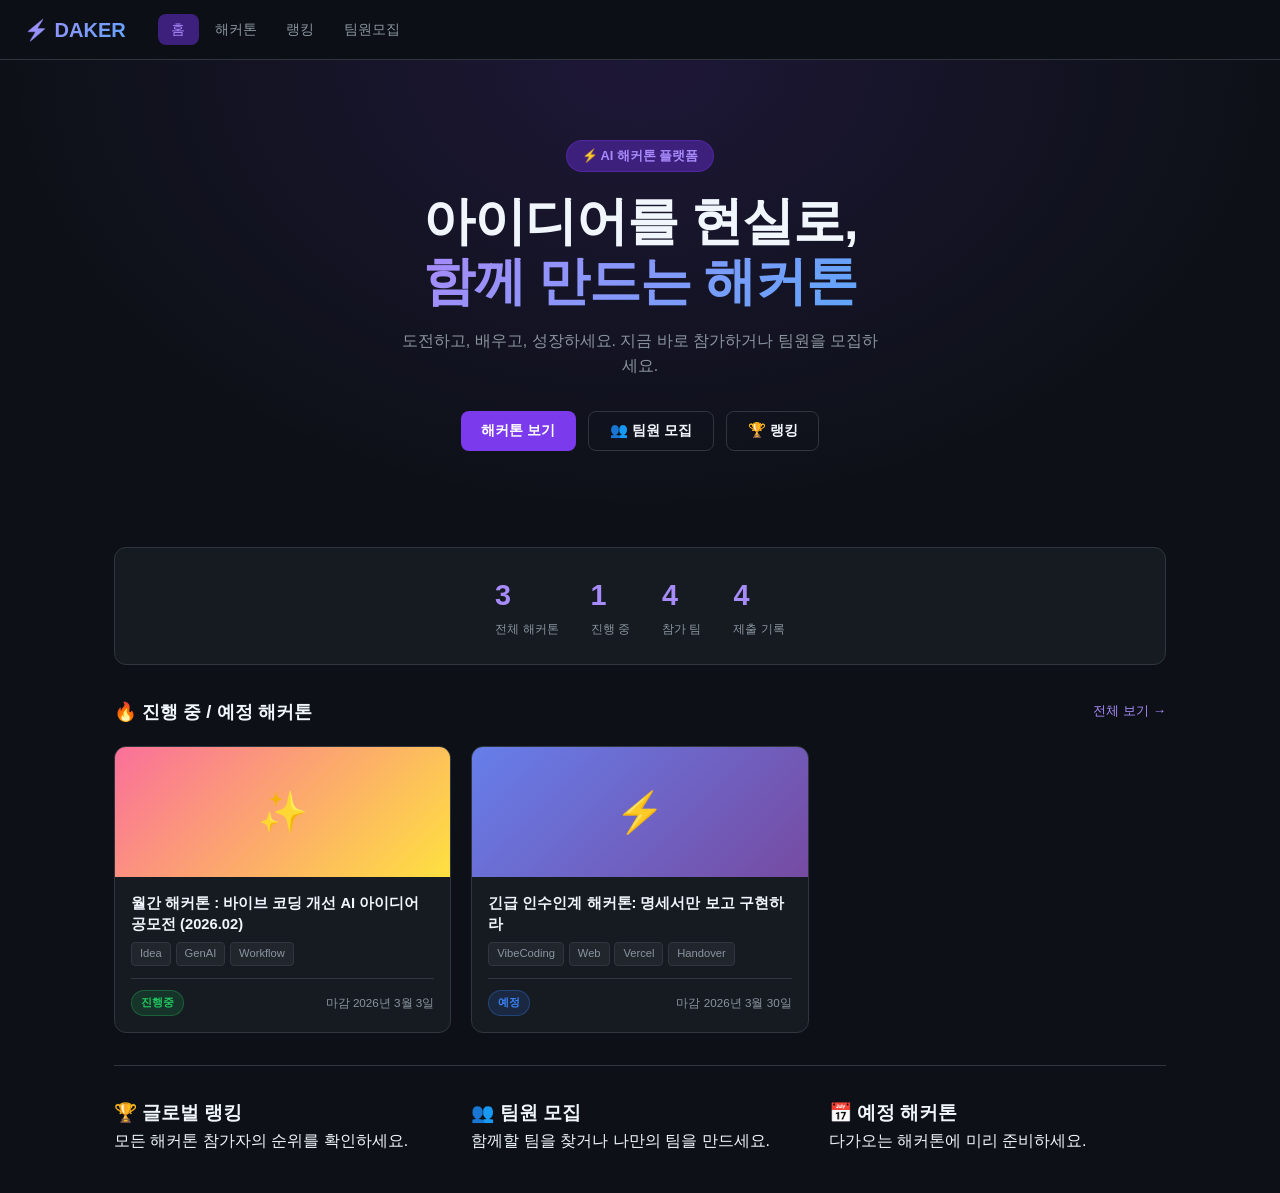
==== commit a6b065de: "feat: pages 파일 및 세부 js 파일 분리" ====
--- a/index.html
+++ b/index.html
@@ -4,2004 +4,31 @@
     <meta charset="UTF-8" />
     <meta name="viewport" content="width=device-width, initial-scale=1.0" />
     <title>DAKER — 해커톤 플랫폼</title>
-    <style>
-      :root {
-        --bg: #0d1117;
-        --surface: #161b22;
-        --surface2: #21262d;
-        --border: #30363d;
-        --primary: #7c3aed;
-        --pl: #a78bfa;
-        --pd: #3d1f7c;
-        --green: #22c55e;
-        --blue: #3b82f6;
-        --gray: #6b7280;
-        --orange: #f59e0b;
-        --text: #f0f6fc;
-        --muted: #8b949e;
-        --radius: 12px;
-      }
-      * {
-        box-sizing: border-box;
-        margin: 0;
-        padding: 0;
-      }
-      body {
-        font-family: -apple-system, BlinkMacSystemFont, "Segoe UI", sans-serif;
-        background: var(--bg);
-        color: var(--text);
-        min-height: 100vh;
-        line-height: 1.6;
-      }
-      a {
-        color: inherit;
-        text-decoration: none;
-      }
-      button {
-        cursor: pointer;
-        font-family: inherit;
-      }
-
-      /* NAV */
-      .nav {
-        position: sticky;
-        top: 0;
-        z-index: 100;
-        background: rgba(13, 17, 23, 0.95);
-        backdrop-filter: blur(12px);
-        border-bottom: 1px solid var(--border);
-        height: 60px;
-        display: flex;
-        align-items: center;
-        gap: 2rem;
-        padding: 0 1.5rem;
-      }
-      .logo {
-        font-size: 1.25rem;
-        font-weight: 800;
-        background: linear-gradient(135deg, var(--pl), #60a5fa);
-        -webkit-background-clip: text;
-        -webkit-text-fill-color: transparent;
-        cursor: pointer;
-      }
-      .nav-links {
-        display: flex;
-        gap: 0.15rem;
-      }
-      .nl {
-        padding: 0.4rem 0.85rem;
-        border-radius: 8px;
-        font-size: 0.88rem;
-        color: var(--muted);
-        border: none;
-        background: none;
-        transition: 0.15s;
-      }
-      .nl:hover {
-        color: var(--text);
-        background: var(--surface2);
-      }
-      .nl.active {
-        color: var(--pl);
-        background: var(--pd);
-      }
-
-      /* LAYOUT */
-      .wrap {
-        max-width: 1100px;
-        margin: 0 auto;
-        padding: 0 1.5rem;
-      }
-      .page {
-        padding: 2.5rem 0;
-      }
-
-      /* HERO */
-      .hero {
-        text-align: center;
-        padding: 5rem 1rem 4rem;
-        background: radial-gradient(
-          ellipse at center top,
-          rgba(124, 58, 237, 0.15) 0%,
-          transparent 70%
-        );
-      }
-      .hero-badge {
-        display: inline-block;
-        padding: 0.3rem 0.9rem;
-        background: var(--pd);
-        color: var(--pl);
-        border-radius: 100px;
-        font-size: 0.8rem;
-        font-weight: 600;
-        margin-bottom: 1.25rem;
-        border: 1px solid rgba(124, 58, 237, 0.3);
-      }
-      .hero h1 {
-        font-size: clamp(2rem, 5vw, 3.25rem);
-        font-weight: 800;
-        letter-spacing: -1px;
-        line-height: 1.15;
-        margin-bottom: 1rem;
-      }
-      .hero h1 span {
-        background: linear-gradient(135deg, var(--pl), #60a5fa);
-        -webkit-background-clip: text;
-        -webkit-text-fill-color: transparent;
-      }
-      .hero p {
-        color: var(--muted);
-        font-size: 1rem;
-        max-width: 480px;
-        margin: 0 auto 2rem;
-      }
-      .hero-btns {
-        display: flex;
-        gap: 0.75rem;
-        justify-content: center;
-        flex-wrap: wrap;
-      }
-
-      /* BTN */
-      .btn {
-        padding: 0.6rem 1.3rem;
-        border-radius: 8px;
-        font-size: 0.9rem;
-        font-weight: 600;
-        border: none;
-        transition: 0.15s;
-        display: inline-block;
-      }
-      .btn-p {
-        background: var(--primary);
-        color: #fff;
-      }
-      .btn-p:hover {
-        background: #6d28d9;
-        transform: translateY(-1px);
-      }
-      .btn-o {
-        background: transparent;
-        color: var(--text);
-        border: 1px solid var(--border);
-      }
-      .btn-o:hover {
-        background: var(--surface2);
-        border-color: var(--pl);
-      }
-      .btn-sm {
-        padding: 0.4rem 0.85rem;
-        font-size: 0.82rem;
-      }
-
-      /* STATS */
-      .stats {
-        display: flex;
-        gap: 2rem;
-        padding: 1.5rem 2rem;
-        background: var(--surface);
-        border: 1px solid var(--border);
-        border-radius: var(--radius);
-        margin: 2rem 0;
-        flex-wrap: wrap;
-        justify-content: center;
-      }
-      .stat-n {
-        font-size: 1.8rem;
-        font-weight: 800;
-        color: var(--pl);
-      }
-      .stat-l {
-        font-size: 0.78rem;
-        color: var(--muted);
-        margin-top: 0.1rem;
-      }
-
-      /* SECTION HEADER */
-      .sh {
-        display: flex;
-        align-items: center;
-        justify-content: space-between;
-        margin-bottom: 1.25rem;
-      }
-      .sh-t {
-        font-size: 1.15rem;
-        font-weight: 700;
-      }
-      .sh-l {
-        font-size: 0.83rem;
-        color: var(--pl);
-        background: none;
-        border: none;
-        padding: 0;
-      }
-      .sh-l:hover {
-        text-decoration: underline;
-      }
-
-      /* CARDS */
-      .grid {
-        display: grid;
-        grid-template-columns: repeat(auto-fill, minmax(290px, 1fr));
-        gap: 1.25rem;
-      }
-      .hcard {
-        background: var(--surface);
-        border: 1px solid var(--border);
-        border-radius: var(--radius);
-        overflow: hidden;
-        cursor: pointer;
-        display: flex;
-        flex-direction: column;
-        transition: 0.2s;
-      }
-      .hcard:hover {
-        border-color: var(--primary);
-        transform: translateY(-2px);
-        box-shadow: 0 4px 24px rgba(0, 0, 0, 0.4);
-      }
-      .hcard-thumb {
-        height: 130px;
-        display: flex;
-        align-items: center;
-        justify-content: center;
-        font-size: 2.5rem;
-      }
-      .hcard-body {
-        padding: 1rem;
-        flex: 1;
-        display: flex;
-        flex-direction: column;
-      }
-      .hcard-title {
-        font-size: 0.92rem;
-        font-weight: 700;
-        margin-bottom: 0.5rem;
-        line-height: 1.4;
-        display: -webkit-box;
-        -webkit-line-clamp: 2;
-        -webkit-box-orient: vertical;
-        overflow: hidden;
-      }
-      .tags {
-        display: flex;
-        flex-wrap: wrap;
-        gap: 0.3rem;
-        margin-bottom: 0.75rem;
-      }
-      .tag {
-        padding: 0.12rem 0.5rem;
-        background: var(--surface2);
-        border-radius: 4px;
-        font-size: 0.7rem;
-        color: var(--muted);
-        border: 1px solid var(--border);
-      }
-      .hcard-foot {
-        display: flex;
-        align-items: center;
-        justify-content: space-between;
-        margin-top: auto;
-        padding-top: 0.7rem;
-        border-top: 1px solid var(--border);
-      }
-      .sbadge {
-        padding: 0.18rem 0.55rem;
-        border-radius: 100px;
-        font-size: 0.7rem;
-        font-weight: 700;
-      }
-      .s-ongoing {
-        background: rgba(34, 197, 94, 0.15);
-        color: var(--green);
-        border: 1px solid rgba(34, 197, 94, 0.3);
-      }
-      .s-upcoming {
-        background: rgba(59, 130, 246, 0.15);
-        color: var(--blue);
-        border: 1px solid rgba(59, 130, 246, 0.3);
-      }
-      .s-ended {
-        background: rgba(107, 114, 128, 0.15);
-        color: var(--gray);
-        border: 1px solid rgba(107, 114, 128, 0.3);
-      }
-      .dl {
-        font-size: 0.73rem;
-        color: var(--muted);
-      }
-
-      /* PAGE HEADER */
-      .ph {
-        margin-bottom: 2rem;
-      }
-      .ph h1 {
-        font-size: 1.7rem;
-        font-weight: 800;
-        margin-bottom: 0.35rem;
-      }
-      .ph p {
-        color: var(--muted);
-        font-size: 0.93rem;
-      }
-      .ph-row {
-        display: flex;
-        align-items: flex-start;
-        justify-content: space-between;
-        flex-wrap: wrap;
-        gap: 1rem;
-      }
-
-      /* FILTER TABS */
-      .ftabs {
-        display: flex;
-        gap: 0.5rem;
-        margin-bottom: 1.5rem;
-        flex-wrap: wrap;
-      }
-      .ftab {
-        padding: 0.4rem 0.85rem;
-        background: var(--surface);
-        border: 1px solid var(--border);
-        border-radius: 100px;
-        font-size: 0.82rem;
-        font-weight: 500;
-        color: var(--muted);
-        cursor: pointer;
-        transition: 0.15s;
-      }
-      .ftab:hover {
-        border-color: var(--pl);
-        color: var(--text);
-      }
-      .ftab.active {
-        background: var(--pd);
-        border-color: var(--primary);
-        color: var(--pl);
-      }
-
-      /* DETAIL HEADER */
-      .dh {
-        background: linear-gradient(
-          135deg,
-          var(--surface),
-          rgba(124, 58, 237, 0.08)
-        );
-        border: 1px solid var(--border);
-        border-radius: var(--radius);
-        padding: 2rem;
-        margin-bottom: 2rem;
-      }
-      .dh h1 {
-        font-size: 1.5rem;
-        font-weight: 800;
-        margin: 0.75rem 0 1rem;
-        line-height: 1.3;
-      }
-      .dh-meta {
-        display: flex;
-        gap: 1.25rem;
-        font-size: 0.8rem;
-        color: var(--muted);
-        flex-wrap: wrap;
-      }
-
-      /* TAB NAV */
-      .tab-nav {
-        display: flex;
-        border-bottom: 1px solid var(--border);
-        margin-bottom: 2rem;
-        overflow-x: auto;
-        scrollbar-width: none;
-      }
-      .tab-nav::-webkit-scrollbar {
-        display: none;
-      }
-      .tbtn {
-        padding: 0.7rem 1rem;
-        background: none;
-        border: none;
-        color: var(--muted);
-        font-size: 0.85rem;
-        font-weight: 500;
-        white-space: nowrap;
-        border-bottom: 2px solid transparent;
-        margin-bottom: -1px;
-        transition: 0.15s;
-      }
-      .tbtn:hover {
-        color: var(--text);
-      }
-      .tbtn.active {
-        color: var(--pl);
-        border-bottom-color: var(--primary);
-      }
-
-      /* CONTENT BOX */
-      .box {
-        background: var(--surface);
-        border: 1px solid var(--border);
-        border-radius: var(--radius);
-        padding: 1.5rem;
-        margin-bottom: 1.25rem;
-      }
-      .box h3 {
-        font-size: 0.95rem;
-        font-weight: 700;
-        margin-bottom: 0.85rem;
-        color: var(--pl);
-      }
-      .box p {
-        color: var(--muted);
-        line-height: 1.7;
-      }
-
-      /* INFO LIST */
-      .ilist {
-        list-style: none;
-      }
-      .ilist li {
-        padding: 0.45rem 0;
-        border-bottom: 1px solid var(--border);
-        color: var(--muted);
-        font-size: 0.88rem;
-        display: flex;
-        align-items: flex-start;
-        gap: 0.5rem;
-      }
-      .ilist li:last-child {
-        border-bottom: none;
-      }
-      .ilist li::before {
-        content: "•";
-        color: var(--primary);
-        flex-shrink: 0;
-      }
-
-      /* METRICS */
-      .metrics {
-        display: flex;
-        gap: 0.85rem;
-        flex-wrap: wrap;
-        margin-top: 1rem;
-      }
-      .metric {
-        background: var(--surface2);
-        border: 1px solid var(--border);
-        border-radius: 8px;
-        padding: 0.65rem 1.1rem;
-      }
-      .metric-l {
-        font-size: 0.7rem;
-        color: var(--muted);
-        margin-bottom: 0.15rem;
-      }
-      .metric-v {
-        font-size: 1.05rem;
-        font-weight: 700;
-        color: var(--pl);
-      }
-
-      /* SCORE BAR */
-      .sbar-wrap {
-        margin-top: 0.75rem;
-      }
-      .sbar-label {
-        display: flex;
-        justify-content: space-between;
-        font-size: 0.75rem;
-        color: var(--muted);
-        margin-bottom: 0.3rem;
-      }
-      .sbar {
-        height: 7px;
-        background: var(--surface2);
-        border-radius: 4px;
-        overflow: hidden;
-      }
-      .sbar-fill {
-        height: 100%;
-        background: linear-gradient(90deg, var(--primary), var(--pl));
-        border-radius: 4px;
-        transition: width 0.5s;
-      }
-
-      /* TIMELINE */
-      .timeline {
-        position: relative;
-        padding-left: 1.5rem;
-      }
-      .timeline::before {
-        content: "";
-        position: absolute;
-        left: 0.4rem;
-        top: 0;
-        bottom: 0;
-        width: 2px;
-        background: var(--border);
-      }
-      .titem {
-        position: relative;
-        padding: 0.5rem 0 0.5rem 1rem;
-      }
-      .titem::before {
-        content: "";
-        position: absolute;
-        left: -1.15rem;
-        top: 0.85rem;
-        width: 10px;
-        height: 10px;
-        border-radius: 50%;
-        background: var(--primary);
-        border: 2px solid var(--bg);
-      }
-      .titem.past::before {
-        background: var(--gray);
-      }
-      .tdate {
-        font-size: 0.75rem;
-        color: var(--muted);
-      }
-      .tname {
-        font-size: 0.88rem;
-        font-weight: 600;
-        margin-top: 0.1rem;
-      }
-
-      /* PRIZE */
-      .pgrid {
-        display: grid;
-        grid-template-columns: repeat(auto-fill, minmax(140px, 1fr));
-        gap: 1rem;
-      }
-      .pcard {
-        background: var(--surface2);
-        border: 1px solid var(--border);
-        border-radius: 10px;
-        padding: 1.2rem;
-        text-align: center;
-      }
-      .pcard:nth-child(1) {
-        border-color: #f59e0b;
-      }
-      .pcard:nth-child(2) {
-        border-color: #9ca3af;
-      }
-      .pcard:nth-child(3) {
-        border-color: #92400e;
-      }
-      .pplace {
-        font-size: 0.78rem;
-        color: var(--muted);
-        margin-bottom: 0.35rem;
-      }
-      .pamount {
-        font-size: 1.2rem;
-        font-weight: 800;
-      }
-      .pcard:nth-child(1) .pamount {
-        color: #f59e0b;
-      }
-      .pcard:nth-child(2) .pamount {
-        color: #d1d5db;
-      }
-      .pcard:nth-child(3) .pamount {
-        color: #cd7f32;
-      }
-
-      /* TABLE */
-      .tbl {
-        width: 100%;
-        border-collapse: collapse;
-        font-size: 0.86rem;
-      }
-      .tbl th {
-        padding: 0.6rem 0.9rem;
-        background: var(--surface2);
-        color: var(--muted);
-        font-weight: 600;
-        text-align: left;
-        font-size: 0.74rem;
-        text-transform: uppercase;
-        letter-spacing: 0.5px;
-        border-bottom: 1px solid var(--border);
-      }
-      .tbl td {
-        padding: 0.7rem 0.9rem;
-        border-bottom: 1px solid var(--border);
-      }
-      .tbl tr:last-child td {
-        border-bottom: none;
-      }
-      .tbl tr:hover td {
-        background: var(--surface2);
-      }
-      .rank {
-        display: inline-flex;
-        align-items: center;
-        justify-content: center;
-        width: 26px;
-        height: 26px;
-        border-radius: 50%;
-        font-weight: 700;
-        font-size: 0.78rem;
-      }
-      .r1 {
-        background: rgba(245, 158, 11, 0.2);
-        color: #f59e0b;
-        border: 1px solid rgba(245, 158, 11, 0.4);
-      }
-      .r2 {
-        background: rgba(209, 213, 219, 0.15);
-        color: #d1d5db;
-        border: 1px solid rgba(209, 213, 219, 0.3);
-      }
-      .r3 {
-        background: rgba(205, 127, 50, 0.15);
-        color: #cd7f32;
-        border: 1px solid rgba(205, 127, 50, 0.3);
-      }
-      .rn {
-        background: var(--surface2);
-        color: var(--muted);
-        border: 1px solid var(--border);
-      }
-
-      /* TEAM CARD */
-      .tcard {
-        background: var(--surface);
-        border: 1px solid var(--border);
-        border-radius: var(--radius);
-        padding: 1.2rem;
-        display: flex;
-        flex-direction: column;
-        gap: 0.65rem;
-        transition: 0.2s;
-      }
-      .tcard:hover {
-        border-color: var(--primary);
-      }
-      .tc-head {
-        display: flex;
-        align-items: center;
-        justify-content: space-between;
-        gap: 0.5rem;
-      }
-      .tname {
-        font-weight: 700;
-        font-size: 0.97rem;
-      }
-      .opbadge {
-        padding: 0.17rem 0.5rem;
-        border-radius: 100px;
-        font-size: 0.68rem;
-        font-weight: 700;
-      }
-      .op-y {
-        background: rgba(34, 197, 94, 0.15);
-        color: var(--green);
-        border: 1px solid rgba(34, 197, 94, 0.3);
-      }
-      .op-n {
-        background: var(--surface2);
-        color: var(--gray);
-        border: 1px solid var(--border);
-      }
-      .tintro {
-        font-size: 0.83rem;
-        color: var(--muted);
-        line-height: 1.6;
-      }
-      .lfor {
-        display: flex;
-        flex-wrap: wrap;
-        gap: 0.3rem;
-      }
-      .ltag {
-        padding: 0.12rem 0.5rem;
-        background: rgba(124, 58, 237, 0.12);
-        color: var(--pl);
-        border: 1px solid rgba(124, 58, 237, 0.25);
-        border-radius: 4px;
-        font-size: 0.7rem;
-      }
-      .hchip {
-        font-size: 0.7rem;
-        padding: 0.12rem 0.5rem;
-        background: var(--surface2);
-        color: var(--muted);
-        border: 1px solid var(--border);
-        border-radius: 4px;
-        cursor: pointer;
-      }
-      .cbtn {
-        padding: 0.45rem 0.9rem;
-        background: var(--primary);
-        color: #fff;
-        border: none;
-        border-radius: 6px;
-        font-size: 0.8rem;
-        font-weight: 600;
-        transition: 0.15s;
-      }
-      .cbtn:hover {
-        background: #6d28d9;
-      }
-
-      /* FORM */
-      .fg {
-        margin-bottom: 1.1rem;
-      }
-      .fl {
-        display: block;
-        font-size: 0.82rem;
-        font-weight: 600;
-        margin-bottom: 0.35rem;
-        color: var(--muted);
-      }
-      .fi,
-      .fta {
-        width: 100%;
-        padding: 0.6rem 0.9rem;
-        background: var(--surface2);
-        border: 1px solid var(--border);
-        border-radius: 6px;
-        color: var(--text);
-        font-size: 0.88rem;
-        font-family: inherit;
-        outline: none;
-        transition: 0.15s;
-      }
-      .fi:focus,
-      .fta:focus {
-        border-color: var(--primary);
-      }
-      .fta {
-        min-height: 90px;
-        resize: vertical;
-      }
-
-      /* MODAL */
-      .overlay {
-        position: fixed;
-        inset: 0;
-        z-index: 200;
-        background: rgba(0, 0, 0, 0.75);
-        backdrop-filter: blur(4px);
-        display: flex;
-        align-items: center;
-        justify-content: center;
-        padding: 1rem;
-      }
-      .modal {
-        background: var(--surface);
-        border: 1px solid var(--border);
-        border-radius: var(--radius);
-        padding: 1.75rem;
-        width: 100%;
-        max-width: 460px;
-        max-height: 90vh;
-        overflow-y: auto;
-      }
-      .modal-head {
-        display: flex;
-        align-items: center;
-        justify-content: space-between;
-        margin-bottom: 1.5rem;
-      }
-      .modal-title {
-        font-size: 1.05rem;
-        font-weight: 700;
-      }
-      .mclose {
-        background: none;
-        border: none;
-        color: var(--muted);
-        font-size: 1.2rem;
-        padding: 0.2rem;
-      }
-      .mclose:hover {
-        color: var(--text);
-      }
-
-      /* TOAST */
-      .toast {
-        position: fixed;
-        bottom: 2rem;
-        right: 2rem;
-        z-index: 300;
-        background: var(--surface);
-        border: 1px solid var(--primary);
-        border-radius: 10px;
-        padding: 0.8rem 1.2rem;
-        font-size: 0.86rem;
-        color: var(--pl);
-        animation: si 0.25s ease;
-        box-shadow: 0 8px 32px rgba(124, 58, 237, 0.3);
-      }
-      @keyframes si {
-        from {
-          transform: translateX(100%);
-          opacity: 0;
-        }
-        to {
-          transform: translateX(0);
-          opacity: 1;
-        }
-      }
-
-      /* MISC */
-      .empty {
-        text-align: center;
-        padding: 3rem 1rem;
-        color: var(--muted);
-      }
-      .empty .ico {
-        font-size: 2.5rem;
-        margin-bottom: 0.75rem;
-      }
-      hr.div {
-        border: none;
-        border-top: 1px solid var(--border);
-        margin: 2rem 0;
-      }
-      .ovx {
-        overflow-x: auto;
-      }
-      .info-banner {
-        background: rgba(124, 58, 237, 0.08);
-        border: 1px solid rgba(124, 58, 237, 0.25);
-        border-radius: 10px;
-        padding: 0.85rem 1.1rem;
-        margin-bottom: 1.5rem;
-        display: flex;
-        align-items: center;
-        justify-content: space-between;
-        flex-wrap: wrap;
-        gap: 0.5rem;
-      }
-      .lb-note {
-        background: rgba(124, 58, 237, 0.08);
-        border: 1px solid rgba(124, 58, 237, 0.2);
-        border-radius: 8px;
-        padding: 0.7rem 1rem;
-        margin-bottom: 1.1rem;
-        font-size: 0.82rem;
-        color: var(--muted);
-      }
-      .bc {
-        display: flex;
-        gap: 0.6rem;
-        flex-wrap: wrap;
-      }
-      .bchip {
-        background: var(--surface2);
-        border: 1px solid var(--border);
-        border-radius: 7px;
-        padding: 0.45rem 0.9rem;
-        font-size: 0.8rem;
-      }
-      .bchip span {
-        color: var(--pl);
-        font-weight: 700;
-      }
-
-      @media (max-width: 640px) {
-        .nav {
-          gap: 1rem;
-        }
-        .nav-links {
-          gap: 0;
-        }
-        .nl {
-          padding: 0.35rem 0.55rem;
-          font-size: 0.8rem;
-        }
-        .dh h1 {
-          font-size: 1.2rem;
-        }
-        .stats {
-          gap: 1.25rem;
-          padding: 1rem;
-        }
-      }
-    </style>
+    <link rel="stylesheet" href="css/global.css" />
+    <link rel="stylesheet" href="css/layout.css" />
+    <link rel="stylesheet" href="css/components.css" />
+    <link rel="stylesheet" href="css/pages/main.css" />
+    <link rel="stylesheet" href="css/pages/hackathons.css" />
   </head>
   <body>
     <header class="nav">
       <div class="logo" onclick="go('/')">⚡ DAKER</div>
       <nav class="nav-links">
         <button class="nl" data-r="/" onclick="go('/')">홈</button>
-        <button class="nl" data-r="/hackathons" onclick="go('/hackathons')">
-          해커톤
-        </button>
-        <button class="nl" data-r="/rankings" onclick="go('/rankings')">
-          랭킹
-        </button>
-        <button class="nl" data-r="/camp" onclick="go('/camp')">
-          팀원모집
-        </button>
+        <button class="nl" data-r="/hackathons" onclick="go('/hackathons')">해커톤</button>
+        <button class="nl" data-r="/rankings" onclick="go('/rankings')">랭킹</button>
+        <button class="nl" data-r="/camp" onclick="go('/camp')">팀원모집</button>
       </nav>
     </header>
 
-    <main id="app"></main>
-    <div id="modal-root"></div>
+    <main id="app" data-page="home"></main>
 
-    <script>
-      // ── DATA ────────────────────────────────────────────────────
-      const HACKATHONS = [
-        {
-          slug: "aimers-8-model-lite",
-          title: "Aimers 8기 : 모델 경량화 온라인 해커톤",
-          status: "ended",
-          tags: ["LLM", "Compression", "vLLM"],
-          period: {
-            submissionDeadlineAt: "2026-02-25T10:00:00+09:00",
-            endAt: "2026-02-26T10:00:00+09:00",
-          },
-          links: {
-            rules: "https://example.com/public/rules/aimers8",
-            faq: "https://example.com/public/faq/aimers8",
-          },
-        },
-        {
-          slug: "monthly-vibe-coding-2026-02",
-          title: "월간 해커톤 : 바이브 코딩 개선 AI 아이디어 공모전 (2026.02)",
-          status: "ongoing",
-          tags: ["Idea", "GenAI", "Workflow"],
-          period: {
-            submissionDeadlineAt: "2026-03-03T10:00:00+09:00",
-            endAt: "2026-03-09T10:00:00+09:00",
-          },
-          links: {
-            rules: "https://example.com/public/rules/vibe202602",
-            faq: "https://example.com/public/faq/vibe202602",
-          },
-        },
-        {
-          slug: "daker-handover-2026-03",
-          title: "긴급 인수인계 해커톤: 명세서만 보고 구현하라",
-          status: "upcoming",
-          tags: ["VibeCoding", "Web", "Vercel", "Handover"],
-          period: {
-            submissionDeadlineAt: "2026-03-30T10:00:00+09:00",
-            endAt: "2026-04-27T10:00:00+09:00",
-          },
-          links: {
-            rules: "https://example.com/public/rules/daker-handover-202603",
-            faq: "https://example.com/public/faq/daker-handover-202603",
-          },
-        },
-      ];
-
-      const DETAILS = {
-        "aimers-8-model-lite": {
-          slug: "aimers-8-model-lite",
-          title: "Aimers 8기 : 모델 경량화 온라인 해커톤",
-          sections: {
-            overview: {
-              summary:
-                "제한된 평가 환경에서 모델의 성능과 추론 속도를 함께 최적화합니다.",
-              teamPolicy: { allowSolo: true, maxTeamSize: 5 },
-            },
-            info: {
-              notice: [
-                "제출 마감 이후 추가 제출은 불가합니다.",
-                "평가 환경은 고정이며, 제출물은 별도 설치 없이 실행 가능해야 합니다.",
-              ],
-              links: {
-                rules: "https://example.com/public/rules/aimers8",
-                faq: "https://example.com/public/faq/aimers8",
-              },
-            },
-            eval: {
-              metricName: "FinalScore",
-              description: "성능과 속도를 종합한 점수(세부 산식은 규정 참고).",
-              limits: { maxRuntimeSec: 1200, maxSubmissionsPerDay: 5 },
-            },
-            schedule: {
-              timezone: "Asia/Seoul",
-              milestones: [
-                { name: "리더보드 제출 마감", at: "2026-02-25T10:00:00+09:00" },
-                { name: "대회 종료", at: "2026-02-26T10:00:00+09:00" },
-              ],
-            },
-            prize: {
-              items: [
-                { place: "1st", amountKRW: 3000000 },
-                { place: "2nd", amountKRW: 1500000 },
-                { place: "3rd", amountKRW: 800000 },
-              ],
-            },
-            teams: {
-              campEnabled: true,
-              listUrl: "/camp?hackathon=aimers-8-model-lite",
-            },
-            submit: {
-              allowedArtifactTypes: ["zip"],
-              guide: [
-                "제출물은 규정에 맞는 단일 zip 파일로 업로드합니다.",
-                "업로드 후 '제출' 버튼을 눌러야 리더보드에 반영됩니다.",
-              ],
-            },
-            leaderboard: {
-              note: "Public 리더보드는 제출 마감 시점 기준으로 고정될 수 있습니다(규정 참고).",
-            },
-          },
-        },
-        "monthly-vibe-coding-2026-02": {
-          slug: "monthly-vibe-coding-2026-02",
-          title: "월간 해커톤 : 바이브 코딩 개선 AI 아이디어 공모전 (2026.02)",
-          sections: {
-            overview: {
-              summary:
-                "AI 기반 바이브 코딩 도구의 UX 개선 아이디어를 제안하고 구현하는 해커톤입니다.",
-              teamPolicy: { allowSolo: true, maxTeamSize: 3 },
-            },
-            info: {
-              notice: [
-                "아이디어 기획서와 프로토타입을 함께 제출해야 합니다.",
-                "GenAI API 사용 시 비용은 팀이 부담합니다.",
-              ],
-              links: {
-                rules: "https://example.com/public/rules/vibe202602",
-                faq: "https://example.com/public/faq/vibe202602",
-              },
-            },
-            eval: {
-              metricName: "FinalScore",
-              description: "심사위원 평가와 참가자 투표를 합산한 점수입니다.",
-              scoreSource: "vote",
-              scoreDisplay: {
-                label: "투표 점수",
-                breakdown: [
-                  { key: "participant", label: "참가자", weightPercent: 40 },
-                  { key: "judge", label: "심사위원", weightPercent: 60 },
-                ],
-              },
-            },
-            schedule: {
-              timezone: "Asia/Seoul",
-              milestones: [
-                { name: "접수 마감", at: "2026-03-03T10:00:00+09:00" },
-                { name: "대회 종료", at: "2026-03-09T10:00:00+09:00" },
-              ],
-            },
-            prize: {
-              items: [
-                { place: "1st", amountKRW: 500000 },
-                { place: "2nd", amountKRW: 300000 },
-                { place: "3rd", amountKRW: 100000 },
-              ],
-            },
-            teams: {
-              campEnabled: true,
-              listUrl: "/camp?hackathon=monthly-vibe-coding-2026-02",
-            },
-            submit: {
-              allowedArtifactTypes: ["url", "pdf"],
-              guide: [
-                "프로토타입 배포 URL과 기획 PDF를 제출합니다.",
-                "제출 마감 이후 수정은 불가합니다.",
-              ],
-              submissionItems: [
-                { key: "web", title: "프로토타입 URL", format: "url" },
-                { key: "pdf", title: "기획서 PDF URL", format: "pdf_url" },
-              ],
-            },
-            leaderboard: { note: "투표 종료 후 결과가 반영됩니다." },
-          },
-        },
-        "daker-handover-2026-03": {
-          slug: "daker-handover-2026-03",
-          title: "긴급 인수인계 해커톤: 명세서만 보고 구현하라",
-          sections: {
-            overview: {
-              summary:
-                "기능 명세서만 남기고 사라진 개발자의 문서를 기반으로 바이브 코딩을 통해 웹서비스를 구현·배포하는 해커톤입니다.",
-              teamPolicy: { allowSolo: true, maxTeamSize: 5 },
-            },
-            info: {
-              notice: [
-                "예시 자료 외 데이터는 제공되지 않습니다.",
-                "더미 데이터/로컬 저장소(localStorage 등)를 활용해 구현하세요.",
-                "배포 URL은 외부에서 접속 가능해야하며 심사 기간동안 접근 가능해야합니다.",
-                "외부 API/외부 DB를 쓰는 경우에도 심사자가 별도 키 없이 확인 가능해야 합니다.",
-              ],
-              links: {
-                rules: "https://example.com/public/rules/daker-handover-202603",
-                faq: "https://example.com/public/faq/daker-handover-202603",
-              },
-            },
-            eval: {
-              metricName: "FinalScore",
-              description:
-                "참가팀/심사위원 투표 점수를 가중치로 합산한 최종 점수",
-              scoreSource: "vote",
-              scoreDisplay: {
-                label: "투표 점수",
-                breakdown: [
-                  { key: "participant", label: "참가자", weightPercent: 30 },
-                  { key: "judge", label: "심사위원", weightPercent: 70 },
-                ],
-              },
-            },
-            schedule: {
-              timezone: "Asia/Seoul",
-              milestones: [
-                {
-                  name: "접수/기획서 제출 기간",
-                  at: "2026-03-04T10:00:00+09:00",
-                },
-                {
-                  name: "접수/기획서 제출 마감",
-                  at: "2026-03-30T10:00:00+09:00",
-                },
-                {
-                  name: "최종 웹링크 제출 마감",
-                  at: "2026-04-06T10:00:00+09:00",
-                },
-                {
-                  name: "최종 솔루션 PDF 제출 마감",
-                  at: "2026-04-13T10:00:00+09:00",
-                },
-                { name: "1차 투표평가 시작", at: "2026-04-13T12:00:00+09:00" },
-                { name: "1차 투표평가 마감", at: "2026-04-17T10:00:00+09:00" },
-                { name: "2차 내부평가 종료", at: "2026-04-24T23:59:00+09:00" },
-                { name: "최종 결과 발표", at: "2026-04-27T10:00:00+09:00" },
-              ],
-            },
-            prize: {
-              items: [
-                { place: "1st", amountKRW: 1000000 },
-                { place: "2nd", amountKRW: 500000 },
-                { place: "3rd", amountKRW: 200000 },
-              ],
-            },
-            teams: {
-              campEnabled: true,
-              listUrl: "/camp?hackathon=daker-handover-2026-03",
-            },
-            submit: {
-              allowedArtifactTypes: ["text", "url", "pdf"],
-              guide: [
-                "기획서 → 웹링크 → PDF를 단계별로 제출합니다.",
-                "배포 URL은 외부에서 접속 가능해야 하며 심사 기간 동안 접근 가능해야 합니다.",
-                "PPT는 PDF로 변환하여 제출합니다.",
-              ],
-              submissionItems: [
-                {
-                  key: "plan",
-                  title: "기획서(1차 제출)",
-                  format: "text_or_url",
-                },
-                { key: "web", title: "최종 웹링크 제출", format: "url" },
-                {
-                  key: "pdf",
-                  title: "최종 솔루션 PDF 제출",
-                  format: "pdf_url",
-                },
-              ],
-            },
-            leaderboard: {
-              note: "아이디어 해커톤의 점수(score)는 투표 결과를 기반으로 표시됩니다.",
-            },
-          },
-        },
-      };
-
-      const LEADERBOARDS = {
-        "aimers-8-model-lite": {
-          hackathonSlug: "aimers-8-model-lite",
-          updatedAt: "2026-02-26T10:00:00+09:00",
-          entries: [
-            {
-              rank: 1,
-              teamName: "Team Alpha",
-              score: 0.7421,
-              submittedAt: "2026-02-24T21:05:00+09:00",
-            },
-            {
-              rank: 2,
-              teamName: "Team Gamma",
-              score: 0.7013,
-              submittedAt: "2026-02-25T09:40:00+09:00",
-            },
-          ],
-        },
-        "daker-handover-2026-03": {
-          hackathonSlug: "daker-handover-2026-03",
-          updatedAt: "2026-04-17T10:00:00+09:00",
-          entries: [
-            {
-              rank: 1,
-              teamName: "404found",
-              score: 87.5,
-              submittedAt: "2026-04-13T09:58:00+09:00",
-              scoreBreakdown: { participant: 82, judge: 90 },
-              artifacts: {
-                webUrl: "https://404found.vercel.app",
-                pdfUrl: "https://example.com/404found-solution.pdf",
-              },
-            },
-            {
-              rank: 2,
-              teamName: "LGTM",
-              score: 84.2,
-              submittedAt: "2026-04-13T09:40:00+09:00",
-              scoreBreakdown: { participant: 79, judge: 88 },
-              artifacts: {
-                webUrl: "https://lgtm-hack.vercel.app",
-                pdfUrl: "https://example.com/lgtm-solution.pdf",
-              },
-            },
-          ],
-        },
-      };
-
-      const INIT_TEAMS = [
-        {
-          teamCode: "T-ALPHA",
-          hackathonSlug: "aimers-8-model-lite",
-          name: "Team Alpha",
-          isOpen: true,
-          memberCount: 3,
-          lookingFor: ["Backend", "ML Engineer"],
-          intro: "추론 최적화/경량화 실험을 함께 진행할 팀원을 찾습니다.",
-          contact: { url: "https://open.kakao.com/o/example1" },
-          createdAt: "2026-02-20T11:00:00+09:00",
-        },
-        {
-          teamCode: "T-BETA",
-          hackathonSlug: "monthly-vibe-coding-2026-02",
-          name: "PromptRunners",
-          isOpen: true,
-          memberCount: 1,
-          lookingFor: ["Frontend", "Designer"],
-          intro: "프롬프트 품질 점수화 + 개선 가이드 UX를 기획합니다.",
-          contact: { url: "https://forms.gle/example2" },
-          createdAt: "2026-02-18T18:30:00+09:00",
-        },
-        {
-          teamCode: "T-HANDOVER-01",
-          hackathonSlug: "daker-handover-2026-03",
-          name: "404found",
-          isOpen: true,
-          memberCount: 3,
-          lookingFor: ["Frontend", "Designer"],
-          intro:
-            "명세서 기반으로 기본 기능을 빠르게 완성하고 UX 확장을 노립니다.",
-          contact: { url: "https://open.kakao.com/o/example3" },
-          createdAt: "2026-03-04T11:00:00+09:00",
-        },
-        {
-          teamCode: "T-HANDOVER-02",
-          hackathonSlug: "daker-handover-2026-03",
-          name: "LGTM",
-          isOpen: false,
-          memberCount: 5,
-          lookingFor: [],
-          intro: "기획서-구현-문서화를 깔끔하게 맞추는 방향으로 진행합니다.",
-          contact: { url: "https://forms.gle/example4" },
-          createdAt: "2026-03-05T09:20:00+09:00",
-        },
-      ];
-
-      // ── HELPERS ─────────────────────────────────────────────────
-      const getTeams = () => {
-        try {
-          return JSON.parse(localStorage.getItem("dk_teams")) || INIT_TEAMS;
-        } catch (e) {
-          return INIT_TEAMS;
-        }
-      };
-      const saveTeams = (t) =>
-        localStorage.setItem("dk_teams", JSON.stringify(t));
-      const getSubs = () => {
-        try {
-          return JSON.parse(localStorage.getItem("dk_subs")) || {};
-        } catch (e) {
-          return {};
-        }
-      };
-      const saveSub = (slug, d) => {
-        const a = getSubs();
-        a[slug] = d;
-        localStorage.setItem("dk_subs", JSON.stringify(a));
-      };
-
-      const fmt = (d) =>
-        new Date(d).toLocaleString("ko-KR", {
-          year: "numeric",
-          month: "2-digit",
-          day: "2-digit",
-          hour: "2-digit",
-          minute: "2-digit",
-        });
-      const fmtD = (d) =>
-        new Date(d).toLocaleDateString("ko-KR", {
-          year: "numeric",
-          month: "long",
-          day: "numeric",
-        });
-      const isPast = (d) => new Date(d) < new Date();
-      const krw = (n) => n.toLocaleString("ko-KR") + "원";
-      const slabel = (s) =>
-        ({ ongoing: "진행중", upcoming: "예정", ended: "종료" })[s] || s;
-
-      const GRADS = [
-        "linear-gradient(135deg,#667eea,#764ba2)",
-        "linear-gradient(135deg,#4facfe,#00f2fe)",
-        "linear-gradient(135deg,#f093fb,#f5576c)",
-        "linear-gradient(135deg,#43e97b,#38f9d7)",
-        "linear-gradient(135deg,#fa709a,#fee140)",
-      ];
-      const EMOJIS = { aimers: "🤖", vibe: "✨", daker: "⚡", monthly: "📅" };
-      const grad = (slug) => {
-        let h = 0;
-        for (let c of slug) h += c.charCodeAt(0);
-        return GRADS[h % GRADS.length];
-      };
-      const emoji = (slug) => {
-        for (const [k, v] of Object.entries(EMOJIS))
-          if (slug.includes(k)) return v;
-        return "🏆";
-      };
-
-      function toast(msg) {
-        const el = document.createElement("div");
-        el.className = "toast";
-        el.textContent = msg;
-        document.body.appendChild(el);
-        setTimeout(() => el.remove(), 3000);
-      }
-
-      // ── ROUTER ──────────────────────────────────────────────────
-      function parseHash() {
-        const h = window.location.hash;
-        if (!h || h === "#") return { path: "/", q: new URLSearchParams() };
-        const full = h.slice(1);
-        const qi = full.indexOf("?");
-        if (qi === -1) return { path: full, q: new URLSearchParams() };
-        return {
-          path: full.slice(0, qi),
-          q: new URLSearchParams(full.slice(qi + 1)),
-        };
-      }
-
-      function go(pathQ, replace = false) {
-        const url = "#" + pathQ;
-        replace
-          ? history.replaceState(null, "", url)
-          : history.pushState(null, "", url);
-        render();
-        updateNav();
-        scrollTo(0, 0);
-      }
-
-      function updateNav() {
-        const { path } = parseHash();
-        document.querySelectorAll(".nl").forEach((el) => {
-          const r = el.dataset.r;
-          el.classList.toggle(
-            "active",
-            path === r || (r !== "/" && path.startsWith(r)),
-          );
-        });
-      }
-
-      window.addEventListener("popstate", () => {
-        render();
-        updateNav();
-      });
-
-      // ── RENDER DISPATCH ─────────────────────────────────────────
-      let _tab = "overview";
-      let _hf = "all";
-      let _campFilters = [];
-      let _campDropdownOpen = false;
-
-      function render() {
-        const { path, q } = parseHash();
-        const app = document.getElementById("app");
-        if (path === "/") app.innerHTML = renderHome();
-        else if (path === "/hackathons")
-          app.innerHTML = renderList(q.get("status") || "all");
-        else if (path.startsWith("/hackathons/")) {
-          const slug = path.split("/hackathons/")[1];
-          app.innerHTML = renderDetail(slug, q.get("tab"));
-        } else if (path === "/rankings") app.innerHTML = renderRankings();
-        else if (path === "/camp")
-          app.innerHTML = renderCamp(q.get("hackathon"));
-        else
-          app.innerHTML = `<div class="wrap page"><div class="empty"><div class="ico">🔍</div><p>페이지를 찾을 수 없습니다.</p></div></div>`;
-      }
-
-      // ── PAGE: HOME ───────────────────────────────────────────────
-      function renderHome() {
-        const active = HACKATHONS.filter((h) => h.status !== "ended");
-        const teams = getTeams();
-        const lbCount = Object.values(LEADERBOARDS).reduce(
-          (a, b) => a + b.entries.length,
-          0,
-        );
-        return `
-<section class="hero">
-  <div class="wrap">
-    <div class="hero-badge">⚡ AI 해커톤 플랫폼</div>
-    <h1>아이디어를 현실로,<br><span>함께 만드는 해커톤</span></h1>
-    <p>도전하고, 배우고, 성장하세요. 지금 바로 참가하거나 팀원을 모집하세요.</p>
-    <div class="hero-btns">
-      <button class="btn btn-p" onclick="go('/hackathons')">해커톤 보기</button>
-      <button class="btn btn-o" onclick="go('/camp')">👥 팀원 모집</button>
-      <button class="btn btn-o" onclick="go('/rankings')">🏆 랭킹</button>
-    </div>
-  </div>
-</section>
-<div class="wrap">
-  <div class="stats">
-    <div><div class="stat-n">${HACKATHONS.length}</div><div class="stat-l">전체 해커톤</div></div>
-    <div><div class="stat-n">${HACKATHONS.filter((h) => h.status === "ongoing").length}</div><div class="stat-l">진행 중</div></div>
-    <div><div class="stat-n">${teams.length}</div><div class="stat-l">참가 팀</div></div>
-    <div><div class="stat-n">${lbCount}</div><div class="stat-l">제출 기록</div></div>
-  </div>
-  ${
-    active.length
-      ? `
-  <div class="sh"><div class="sh-t">🔥 진행 중 / 예정 해커톤</div><button class="sh-l" onclick="go('/hackathons')">전체 보기 →</button></div>
-  <div class="grid">${active.map(hCard).join("")}</div>`
-      : ""
-  }
-  <hr class="div">
-  <div class="grid" style="margin-bottom:2.5rem">
-    <div class="box" style="cursor:pointer" onclick="go('/rankings')"><h3>🏆 글로벌 랭킹</h3><p>모든 해커톤 참가자의 순위를 확인하세요.</p></div>
-    <div class="box" style="cursor:pointer" onclick="go('/camp')"><h3>👥 팀원 모집</h3><p>함께할 팀을 찾거나 나만의 팀을 만드세요.</p></div>
-    <div class="box" style="cursor:pointer" onclick="go('/hackathons?status=upcoming')"><h3>📅 예정 해커톤</h3><p>다가오는 해커톤에 미리 준비하세요.</p></div>
-  </div>
-</div>`;
-      }
-
-      // ── PAGE: HACKATHON LIST ─────────────────────────────────────
-      function renderList(f) {
-        _hf = f || "all";
-        const filtered =
-          _hf === "all"
-            ? HACKATHONS
-            : HACKATHONS.filter((h) => h.status === _hf);
-        return `
-<div class="wrap page">
-  <div class="ph"><h1>해커톤 목록</h1><p>참가하고 싶은 해커톤을 찾아보세요.</p></div>
-  <div class="ftabs">
-    ${["all", "ongoing", "upcoming", "ended"]
-      .map(
-        (s) => `
-    <button class="ftab${_hf === s ? " active" : ""}" onclick="go('/hackathons?status=${s}')">
-      ${s === "all" ? "전체" : slabel(s)} <span style="opacity:.6">${s === "all" ? HACKATHONS.length : HACKATHONS.filter((h) => h.status === s).length}</span>
-    </button>`,
-      )
-      .join("")}
-  </div>
-  <div class="grid">
-    ${filtered.length ? filtered.map(hCard).join("") : `<div class="empty" style="grid-column:1/-1"><div class="ico">📭</div><p>해당 상태의 해커톤이 없습니다.</p></div>`}
-  </div>
-</div>`;
-      }
-
-      function hCard(h) {
-        return `
-<div class="hcard" onclick="go('/hackathons/${h.slug}')">
-  <div class="hcard-thumb" style="background:${grad(h.slug)}"><span>${emoji(h.slug)}</span></div>
-  <div class="hcard-body">
-    <div class="hcard-title">${h.title}</div>
-    <div class="tags">${h.tags.map((t) => `<span class="tag">${t}</span>`).join("")}</div>
-    <div class="hcard-foot">
-      <span class="sbadge s-${h.status}">${slabel(h.status)}</span>
-      <span class="dl">마감 ${fmtD(h.period.submissionDeadlineAt)}</span>
-    </div>
-  </div>
-</div>`;
-      }
-
-      // ── PAGE: HACKATHON DETAIL ───────────────────────────────────
-      function renderDetail(slug, tabParam) {
-        const hack = HACKATHONS.find((h) => h.slug === slug);
-        const detail = DETAILS[slug];
-        if (!hack || !detail)
-          return `<div class="wrap page"><div class="empty"><div class="ico">🔍</div><p>해커톤을 찾을 수 없습니다.</p></div></div>`;
-        if (tabParam) _tab = tabParam;
-        const s = detail.sections;
-        const TABS = [
-          { id: "overview", label: "개요" },
-          { id: "info", label: "안내" },
-          { id: "eval", label: "평가" },
-          { id: "schedule", label: "일정" },
-          { id: "prize", label: "상금" },
-          { id: "teams", label: "팀" },
-          { id: "submit", label: "제출" },
-          { id: "leaderboard", label: "리더보드" },
-        ];
-        if (!TABS.find((t) => t.id === _tab)) _tab = "overview";
-        return `
-<div class="wrap page">
-  <button class="btn btn-o btn-sm" style="margin-bottom:1.25rem" onclick="go('/hackathons')">← 목록으로</button>
-  <div class="dh">
-    <div style="display:flex;align-items:center;gap:.5rem;flex-wrap:wrap">
-      <span class="sbadge s-${hack.status}">${slabel(hack.status)}</span>
-      ${hack.tags.map((t) => `<span class="tag">${t}</span>`).join("")}
-    </div>
-    <h1>${hack.title}</h1>
-    <div class="dh-meta">
-      <span>📅 제출 마감: ${fmt(hack.period.submissionDeadlineAt)}</span>
-      <span>🏁 대회 종료: ${fmt(hack.period.endAt)}</span>
-    </div>
-  </div>
-  <div class="tab-nav">
-    ${TABS.map((t) => `<button class="tbtn${_tab === t.id ? " active" : ""}" data-tab="${t.id}" onclick="switchTab('${slug}','${t.id}')">${t.label}</button>`).join("")}
-  </div>
-  <div id="tc">${tabContent(slug, _tab, s, hack)}</div>
-</div>`;
-      }
-
-      function switchTab(slug, tab) {
-        _tab = tab;
-        document
-          .querySelectorAll(".tbtn")
-          .forEach((b) => b.classList.toggle("active", b.dataset.tab === tab));
-        document.getElementById("tc").innerHTML = tabContent(
-          slug,
-          tab,
-          DETAILS[slug].sections,
-          HACKATHONS.find((h) => h.slug === slug),
-        );
-        scrollTo(
-          0,
-          document.getElementById("tc").getBoundingClientRect().top +
-            scrollY -
-            80,
-        );
-      }
-
-      function tabContent(slug, tab, s, hack) {
-        switch (tab) {
-          case "overview":
-            return tabOverview(s.overview);
-          case "info":
-            return tabInfo(s.info);
-          case "eval":
-            return tabEval(s.eval);
-          case "schedule":
-            return tabSchedule(s.schedule);
-          case "prize":
-            return tabPrize(s.prize);
-          case "teams":
-            return tabTeams(slug);
-          case "submit":
-            return tabSubmit(slug, s.submit);
-          case "leaderboard":
-            return tabLeaderboard(slug, s.leaderboard);
-          default:
-            return "";
-        }
-      }
-
-      function tabOverview(ov) {
-        return `
-<div class="box"><h3>대회 소개</h3><p>${ov.summary}</p></div>
-<div class="box"><h3>팀 구성 정책</h3>
-  <div class="metrics">
-    <div class="metric"><div class="metric-l">개인 참가</div><div class="metric-v">${ov.teamPolicy.allowSolo ? "✅ 가능" : "❌ 불가"}</div></div>
-    <div class="metric"><div class="metric-l">최대 팀원</div><div class="metric-v">${ov.teamPolicy.maxTeamSize}명</div></div>
-  </div>
-</div>`;
-      }
-
-      function tabInfo(info) {
-        return `
-<div class="box"><h3>공지사항</h3><ul class="ilist">${info.notice.map((n) => `<li>${n}</li>`).join("")}</ul></div>
-<div class="box"><h3>관련 링크</h3>
-  <div style="display:flex;gap:.75rem;flex-wrap:wrap">
-    <a href="${info.links.rules}" target="_blank" class="btn btn-o btn-sm">📋 규정 보기</a>
-    <a href="${info.links.faq}" target="_blank" class="btn btn-o btn-sm">❓ FAQ</a>
-  </div>
-</div>`;
-      }
-
-      function tabEval(ev) {
-        const bd = ev.scoreDisplay && ev.scoreDisplay.breakdown;
-        return `
-<div class="box"><h3>평가 지표</h3>
-  <div class="metrics">
-    <div class="metric"><div class="metric-l">지표명</div><div class="metric-v">${ev.metricName}</div></div>
-    ${
-      ev.limits
-        ? `<div class="metric"><div class="metric-l">최대 런타임</div><div class="metric-v">${ev.limits.maxRuntimeSec}초</div></div>
-    <div class="metric"><div class="metric-l">일일 최대 제출</div><div class="metric-v">${ev.limits.maxSubmissionsPerDay}회</div></div>`
-        : ""
-    }
-  </div>
-</div>
-<div class="box"><h3>평가 방식</h3><p>${ev.description}</p>
-  ${
-    bd
-      ? `<div style="margin-top:1.1rem">${bd
-          .map(
-            (b) => `
-  <div class="sbar-wrap">
-    <div class="sbar-label"><span>${b.label}</span><span>${b.weightPercent}%</span></div>
-    <div class="sbar"><div class="sbar-fill" style="width:${b.weightPercent}%"></div></div>
-  </div>`,
-          )
-          .join("")}</div>`
-      : ""
-  }
-</div>`;
-      }
-
-      function tabSchedule(sch) {
-        return `<div class="box"><h3>일정 (${sch.timezone})</h3>
-<div class="timeline">${sch.milestones
-          .map(
-            (m) => `
-<div class="titem${isPast(m.at) ? " past" : ""}">
-  <div class="tdate">${fmt(m.at)}</div>
-  <div class="tname">${m.name}${!isPast(m.at) ? ` <span style="font-size:.7rem;color:var(--blue);background:rgba(59,130,246,.12);padding:.1rem .4rem;border-radius:4px">예정</span>` : ""}</div>
-</div>`,
-          )
-          .join("")}
-</div></div>`;
-      }
-
-      function tabPrize(prize) {
-        if (!prize)
-          return `<div class="box"><p>상금 정보가 없습니다.</p></div>`;
-        const med = ["🥇", "🥈", "🥉"];
-        return `<div class="box"><h3>시상 내역</h3>
-<div class="pgrid">${prize.items
-          .map(
-            (it, i) => `
-<div class="pcard"><div style="font-size:1.6rem;margin-bottom:.4rem">${med[i] || "🏅"}</div>
-<div class="pplace">${it.place}</div><div class="pamount">${krw(it.amountKRW)}</div></div>`,
-          )
-          .join("")}
-</div></div>`;
-      }
-
-      function tabTeams(slug) {
-        return `<div class="box"><h3>팀 모집</h3>
-<p style="margin-bottom:1rem">이 해커톤의 팀원을 찾거나 새 팀을 만드세요.</p>
-<button class="btn btn-p" onclick="go('/camp?hackathon=${slug}')">👥 팀원 모집 게시판 보기</button>
-</div>`;
-      }
-
-      function tabSubmit(slug, submit) {
-        const saved = getSubs()[slug] || {};
-        const typeL = {
-          zip: "ZIP 파일",
-          url: "URL",
-          text: "텍스트",
-          pdf: "PDF URL",
-        };
-        const items = submit.submissionItems;
-        return `
-<div class="box"><h3>제출 안내</h3><ul class="ilist">${submit.guide.map((g) => `<li>${g}</li>`).join("")}</ul></div>
-<div class="box"><h3>제출 양식</h3>
-  <div class="tags" style="margin-bottom:1.1rem">
-    ${submit.allowedArtifactTypes.map((t) => `<span class="tag" style="color:var(--pl);border-color:var(--primary)">${typeL[t] || t}</span>`).join("")}
-  </div>
-  <form id="subform" onsubmit="doSubmit(event,'${slug}')">
-    ${
-      items
-        ? items
-            .map(
-              (it) => `
-    <div class="fg">
-      <label class="fl">${it.title}</label>
-      ${
-        it.format === "text_or_url"
-          ? `<textarea class="fta" name="${it.key}" placeholder="텍스트 또는 URL 입력...">${saved[it.key] || ""}</textarea>`
-          : `<input type="${it.format === "url" || it.format === "pdf_url" ? "url" : "text"}" class="fi" name="${it.key}" placeholder="${it.format.includes("url") ? "https://" : "입력..."}" value="${saved[it.key] || ""}">`
-      }
-    </div>`,
-            )
-            .join("")
-        : `
-    ${submit.allowedArtifactTypes.includes("zip") ? `<div class="fg"><label class="fl">파일명 (ZIP)</label><input type="text" class="fi" name="filename" placeholder="submission.zip" value="${saved.filename || ""}"></div>` : ""}
-    ${submit.allowedArtifactTypes.includes("url") ? `<div class="fg"><label class="fl">제출 URL</label><input type="url" class="fi" name="url" placeholder="https://" value="${saved.url || ""}"></div>` : ""}
-    ${submit.allowedArtifactTypes.includes("text") ? `<div class="fg"><label class="fl">기획서</label><textarea class="fta" name="text" placeholder="내용 입력...">${saved.text || ""}</textarea></div>` : ""}
-    `
-    }
-    <div class="fg"><label class="fl">메모 (선택)</label><textarea class="fta" name="notes" style="min-height:70px" placeholder="추가 메모...">${saved.notes || ""}</textarea></div>
-    <div style="display:flex;gap:.75rem">
-      <button type="button" class="btn btn-o" onclick="doDraft('${slug}')">💾 임시저장</button>
-      <button type="submit" class="btn btn-p">📤 최종 제출</button>
-    </div>
-  </form>
-</div>`;
-      }
-
-      function doSubmit(e, slug) {
-        e.preventDefault();
-        const d = {};
-        new FormData(e.target).forEach((v, k) => (d[k] = v));
-        saveSub(slug, d);
-        toast("✅ 제출 완료!");
-      }
-      function doDraft(slug) {
-        const f = document.getElementById("subform");
-        const d = {};
-        new FormData(f).forEach((v, k) => (d[k] = v));
-        saveSub(slug, d);
-        toast("💾 임시저장 완료!");
-      }
-
-      function tabLeaderboard(slug, lbInfo) {
-        const lb = LEADERBOARDS[slug];
-        return `<div class="box"><h3>리더보드</h3>
-${
-  lb
-    ? `
-<div style="font-size:.76rem;color:var(--muted);margin-bottom:.85rem">최종 업데이트: ${fmt(lb.updatedAt)}</div>
-${lbInfo.note ? `<div class="lb-note">${lbInfo.note}</div>` : ""}
-<div class="ovx"><table class="tbl">
-<thead><tr>
-  <th>순위</th><th>팀명</th><th>점수</th>
-  ${lb.entries[0]?.scoreBreakdown ? "<th>세부 점수</th>" : ""}
-  <th>제출 시각</th>
-  ${lb.entries[0]?.artifacts ? "<th>링크</th>" : ""}
-</tr></thead>
-<tbody>${lb.entries
-        .map(
-          (e) => `<tr>
-  <td><span class="rank ${e.rank <= 3 ? "r" + e.rank : "rn"}">${e.rank}</span></td>
-  <td style="font-weight:600">${e.teamName}</td>
-  <td style="font-weight:700;color:var(--pl)">${e.score < 1 ? (e.score * 100).toFixed(2) + "%" : e.score}</td>
-  ${e.scoreBreakdown ? `<td><div class="bc"><span class="bchip">참가자 <span>${e.scoreBreakdown.participant}</span></span><span class="bchip">심사 <span>${e.scoreBreakdown.judge}</span></span></div></td>` : lb.entries[0]?.scoreBreakdown ? "<td>-</td>" : ""}
-  <td style="color:var(--muted);font-size:.78rem">${fmt(e.submittedAt)}</td>
-  ${e.artifacts ? `<td>${e.artifacts.webUrl ? `<a href="${e.artifacts.webUrl}" target="_blank" style="color:var(--blue);font-size:.78rem;margin-right:.5rem">🌐 Web</a>` : ""}${e.artifacts.pdfUrl ? `<a href="${e.artifacts.pdfUrl}" target="_blank" style="color:var(--muted);font-size:.78rem">📄 PDF</a>` : ""}</td>` : lb.entries[0]?.artifacts ? "<td>-</td>" : ""}
-</tr>`,
-        )
-        .join("")}
-</tbody></table></div>`
-    : `<p style="color:var(--muted)">아직 리더보드 데이터가 없습니다.</p>`
-}
-</div>`;
-      }
-
-      // ── PAGE: RANKINGS ──────────────────────────────────────────
-      function renderRankings() {
-        const all = [];
-        Object.values(LEADERBOARDS).forEach((lb) => {
-          const hack = HACKATHONS.find((h) => h.slug === lb.hackathonSlug);
-          lb.entries.forEach((e) =>
-            all.push({
-              ...e,
-              hackSlug: lb.hackathonSlug,
-              hackTitle: hack?.title || lb.hackathonSlug,
-            }),
-          );
-        });
-        all.sort((a, b) => b.score - a.score);
-        return `
-<div class="wrap page">
-  <div class="ph"><h1>🏆 글로벌 랭킹</h1><p>모든 해커톤 참가팀의 종합 랭킹입니다.</p></div>
-  <div class="box"><div class="ovx"><table class="tbl">
-    <thead><tr><th>#</th><th>팀명</th><th>해커톤</th><th>점수</th><th>제출일</th></tr></thead>
-    <tbody>${all
-      .map(
-        (e, i) => `<tr>
-      <td><span class="rank ${i < 3 ? "r" + (i + 1) : "rn"}">${i + 1}</span></td>
-      <td style="font-weight:600">${e.teamName}</td>
-      <td><span class="hchip" onclick="go('/hackathons/${e.hackSlug}')">${e.hackTitle.length > 22 ? e.hackTitle.slice(0, 22) + "…" : e.hackTitle}</span></td>
-      <td style="font-weight:700;color:var(--pl)">${e.score < 1 ? (e.score * 100).toFixed(2) + "%" : e.score}</td>
-      <td style="color:var(--muted);font-size:.78rem">${fmt(e.submittedAt)}</td>
-    </tr>`,
-      )
-      .join("")}
-    </tbody>
-  </table></div></div>
-
-  <div class="sh" style="margin-top:2rem"><div class="sh-t">해커톤별 TOP 팀</div></div>
-  <div class="grid">${Object.values(LEADERBOARDS)
-    .map((lb) => {
-      const hack = HACKATHONS.find((h) => h.slug === lb.hackathonSlug);
-      const top = lb.entries[0];
-      return `<div class="box" style="cursor:pointer" onclick="go('/hackathons/${lb.hackathonSlug}?tab=leaderboard')">
-      <div style="font-size:.74rem;color:var(--muted);margin-bottom:.5rem">${hack?.title || lb.hackathonSlug}</div>
-      <div style="display:flex;align-items:center;gap:.75rem">
-        <span style="font-size:1.4rem">🥇</span>
-        <div><div style="font-weight:700">${top.teamName}</div>
-        <div style="font-size:.78rem;color:var(--pl)">Score: ${top.score < 1 ? (top.score * 100).toFixed(2) + "%" : top.score}</div></div>
-      </div>
-    </div>`;
-    })
-    .join("")}</div>
-</div>`;
-      }
-
-      // ── PAGE: CAMP ──────────────────────────────────────────────
-      function renderCamp(hFilter) {
-        // 쉼표 구분 다중 슬러그 파싱 (예: "slug1,slug2")
-        if (hFilter) {
-          _campFilters = hFilter.split(",").filter(Boolean);
-        } else {
-          _campFilters = [];
-        }
-        _campDropdownOpen = false;
-        return renderCampHTML();
-      }
-
-      function renderCampHTML() {
-        const teams = getTeams();
-        const filtered =
-          _campFilters.length === 0
-            ? teams
-            : teams.filter((t) => _campFilters.includes(t.hackathonSlug));
-        return `
-<div class="wrap page" onclick="closeCampDropdown(event)">
-  <div class="ph-row">
-    <div class="ph">
-      <h1>👥 팀원 모집</h1>
-      <p>해커톤 팀을 찾거나 새 팀을 만드세요.</p>
-    </div>
-    <button class="btn btn-p" onclick="openTeamModal()">+ 팀 만들기</button>
-  </div>
-
-  <div style="position:relative;margin-bottom:1.5rem" id="camp-filter-wrap" onclick="event.stopPropagation()">
-    <div style="display:flex;gap:.6rem;align-items:center;flex-wrap:wrap">
-      <button class="btn btn-o btn-sm" onclick="toggleCampDropdown(event)" style="display:flex;align-items:center;gap:.4rem">
-        <svg width="14" height="14" viewBox="0 0 24 24" fill="none" stroke="currentColor" stroke-width="2.5" style="flex-shrink:0"><path d="M4 6h16M7 12h10M10 18h4"/></svg>
-        필터
-        ${_campFilters.length > 0 ? `<span style="background:var(--primary);color:#fff;border-radius:100px;padding:.05rem .45rem;font-size:.68rem;margin-left:.1rem">${_campFilters.length}</span>` : ""}
-      </button>
-      ${_campFilters.map((slug) => {
-        const h = HACKATHONS.find((x) => x.slug === slug);
-        return h
-          ? `<span style="display:inline-flex;align-items:center;gap:.35rem;padding:.25rem .65rem;background:var(--pd);color:var(--pl);border:1px solid var(--primary);border-radius:100px;font-size:.78rem">
-              ${h.title.length > 18 ? h.title.slice(0, 18) + "…" : h.title}
-              <span onclick="toggleCampFilterSlug('${slug}')" style="cursor:pointer;opacity:.7;font-size:.8rem;line-height:1">✕</span>
-            </span>`
-          : "";
-      }).join("")}
-    </div>
-
-    <div id="camp-filter-panel" style="display:${_campDropdownOpen ? "block" : "none"};position:absolute;top:calc(100% + .5rem);left:0;z-index:50;background:var(--surface);border:1px solid var(--border);border-radius:var(--radius);padding:1rem;min-width:290px;box-shadow:0 8px 32px rgba(0,0,0,.5)">
-      <div style="font-size:.75rem;font-weight:700;color:var(--muted);margin-bottom:.75rem;text-transform:uppercase;letter-spacing:.5px">해커톤 선택</div>
-      ${HACKATHONS.map((h) => {
-        const cnt = teams.filter((t) => t.hackathonSlug === h.slug).length;
-        const checked = _campFilters.includes(h.slug);
-        return `<label style="display:flex;align-items:center;gap:.7rem;padding:.55rem 0;cursor:pointer;border-bottom:1px solid var(--border)">
-          <input type="checkbox" ${checked ? "checked" : ""} onchange="toggleCampFilterSlug('${h.slug}')" style="width:16px;height:16px;cursor:pointer;accent-color:var(--primary);flex-shrink:0">
-          <span style="flex:1;font-size:.85rem;line-height:1.4">${h.title.length > 30 ? h.title.slice(0, 30) + "…" : h.title}</span>
-          <span style="font-size:.75rem;color:var(--muted);flex-shrink:0">${cnt}팀</span>
-        </label>`;
-      }).join("")}
-    </div>
-  </div>
-
-  <div class="grid">
-    ${filtered.length
-      ? filtered.map(teamCard).join("")
-      : `<div class="empty" style="grid-column:1/-1"><div class="ico">👥</div><p>조건에 맞는 팀이 없습니다.</p></div>`}
-  </div>
-</div>`;
-      }
-
-      function toggleCampDropdown(e) {
-        e.stopPropagation();
-        _campDropdownOpen = !_campDropdownOpen;
-        const panel = document.getElementById("camp-filter-panel");
-        if (panel) panel.style.display = _campDropdownOpen ? "block" : "none";
-      }
-
-      function closeCampDropdown(e) {
-        if (_campDropdownOpen) {
-          _campDropdownOpen = false;
-          const panel = document.getElementById("camp-filter-panel");
-          if (panel) panel.style.display = "none";
-        }
-      }
-
-      function toggleCampFilterSlug(slug) {
-        if (_campFilters.includes(slug)) {
-          _campFilters = _campFilters.filter((s) => s !== slug);
-        } else {
-          _campFilters.push(slug);
-        }
-        // URL 업데이트 (뒤로가기 히스토리 생성 없이)
-        const newHash =
-          _campFilters.length > 0
-            ? "#/camp?hackathon=" + _campFilters.join(",")
-            : "#/camp";
-        history.replaceState(null, "", newHash);
-        _campDropdownOpen = true;
-        const app = document.getElementById("app");
-        if (app) app.innerHTML = renderCampHTML();
-      }
-
-      function teamCard(t) {
-        const hack = HACKATHONS.find((h) => h.slug === t.hackathonSlug);
-        return `
-<div class="tcard">
-  <div class="tc-head">
-    <div class="tname">${t.name}</div>
-    <span class="opbadge ${t.isOpen ? "op-y" : "op-n"}">${t.isOpen ? "모집중" : "모집완료"}</span>
-  </div>
-  <div><span class="hchip" onclick="go('/hackathons/${t.hackathonSlug}')">${hack ? hack.title.slice(0, 24) + (hack.title.length > 24 ? "…" : "") : t.hackathonSlug}</span></div>
-  <div class="tintro">${t.intro}</div>
-  ${t.lookingFor.length ? `<div><div style="font-size:.72rem;color:var(--muted);margin-bottom:.3rem">모집 포지션</div><div class="lfor">${t.lookingFor.map((r) => `<span class="ltag">${r}</span>`).join("")}</div></div>` : ""}
-  <div style="display:flex;align-items:center;justify-content:space-between;margin-top:.15rem">
-    <span style="font-size:.76rem;color:var(--muted)">👤 ${t.memberCount}명</span>
-    ${t.isOpen ? `<a href="${t.contact.url}" target="_blank" class="cbtn">연락하기</a>` : `<span style="font-size:.76rem;color:var(--gray)">모집 마감</span>`}
-  </div>
-</div>`;
-      }
-
-      function openTeamModal() {
-        document.getElementById("modal-root").innerHTML = `
-<div class="overlay" onclick="closeModal(event)">
-  <div class="modal">
-    <div class="modal-head">
-      <div class="modal-title">팀 만들기</div>
-      <button class="mclose" onclick="closeModalDirect()">✕</button>
-    </div>
-    <form onsubmit="createTeam(event)">
-      <div class="fg"><label class="fl">팀 이름 *</label><input type="text" class="fi" name="name" required placeholder="팀 이름 입력"></div>
-      <div class="fg"><label class="fl">해커톤 *</label>
-        <select class="fi" name="hackathonSlug" required>
-          <option value="">해커톤 선택</option>
-          ${HACKATHONS.map((h) => `<option value="${h.slug}">${h.title}</option>`).join("")}
-        </select>
-      </div>
-      <div class="fg"><label class="fl">팀 소개 *</label><textarea class="fta" name="intro" required placeholder="팀 소개를 입력하세요..."></textarea></div>
-      <div class="fg"><label class="fl">모집 포지션 (쉼표로 구분)</label><input type="text" class="fi" name="lookingFor" placeholder="예: Frontend, Designer"></div>
-      <div class="fg"><label class="fl">현재 팀원 수</label><input type="number" class="fi" name="memberCount" value="1" min="1" max="5"></div>
-      <div class="fg"><label class="fl">연락처 URL *</label><input type="url" class="fi" name="contactUrl" required placeholder="https://open.kakao.com/..."></div>
-      <div style="display:flex;gap:.75rem">
-        <button type="button" class="btn btn-o" style="flex:1" onclick="closeModalDirect()">취소</button>
-        <button type="submit" class="btn btn-p" style="flex:2">팀 생성</button>
-      </div>
-    </form>
-  </div>
-</div>`;
-      }
-
-      function closeModal(e) {
-        if (e.target.classList.contains("overlay")) closeModalDirect();
-      }
-      function closeModalDirect() {
-        document.getElementById("modal-root").innerHTML = "";
-      }
-
-      function createTeam(e) {
-        e.preventDefault();
-        const fd = new FormData(e.target);
-        const lf = fd
-          .get("lookingFor")
-          .split(",")
-          .map((s) => s.trim())
-          .filter(Boolean);
-        const team = {
-          teamCode: "T-" + Date.now(),
-          hackathonSlug: fd.get("hackathonSlug"),
-          name: fd.get("name"),
-          isOpen: true,
-          memberCount: parseInt(fd.get("memberCount")) || 1,
-          lookingFor: lf,
-          intro: fd.get("intro"),
-          contact: { url: fd.get("contactUrl") },
-          createdAt: new Date().toISOString(),
-        };
-        const teams = getTeams();
-        teams.unshift(team);
-        saveTeams(teams);
-        closeModalDirect();
-        toast("✅ 팀이 생성되었습니다!");
-        go("/camp?hackathon=" + team.hackathonSlug);
-      }
-
-      // ── INIT ────────────────────────────────────────────────────
-      render();
-      updateNav();
-    </script>
+    <script src="js/core/db.js"></script>
+    <script src="js/core/utils.js"></script>
+    <script src="js/core/auth.js"></script>
+    <script src="js/core/router.js"></script>
+    <script src="js/components/ui.js"></script>
+    <script src="js/pages/hackathons.js"></script>
+    <script src="js/pages/main.js"></script>
   </body>
 </html>
--- a/css/global.css
+++ b/css/global.css
@@ -0,0 +1,36 @@
+:root {
+  --bg: #0d1117;
+  --surface: #161b22;
+  --surface2: #21262d;
+  --border: #30363d;
+  --primary: #7c3aed;
+  --pl: #a78bfa;
+  --pd: #3d1f7c;
+  --green: #22c55e;
+  --blue: #3b82f6;
+  --gray: #6b7280;
+  --orange: #f59e0b;
+  --text: #f0f6fc;
+  --muted: #8b949e;
+  --radius: 12px;
+}
+* {
+  box-sizing: border-box;
+  margin: 0;
+  padding: 0;
+}
+body {
+  font-family: -apple-system, BlinkMacSystemFont, "Segoe UI", sans-serif;
+  background: var(--bg);
+  color: var(--text);
+  min-height: 100vh;
+  line-height: 1.6;
+}
+a {
+  color: inherit;
+  text-decoration: none;
+}
+button {
+  cursor: pointer;
+  font-family: inherit;
+}
--- a/css/layout.css
+++ b/css/layout.css
@@ -0,0 +1,66 @@
+/* NAV */
+.nav {
+  position: sticky;
+  top: 0;
+  z-index: 100;
+  background: rgba(13, 17, 23, 0.95);
+  backdrop-filter: blur(12px);
+  border-bottom: 1px solid var(--border);
+  height: 60px;
+  display: flex;
+  align-items: center;
+  gap: 2rem;
+  padding: 0 1.5rem;
+}
+.logo {
+  font-size: 1.25rem;
+  font-weight: 800;
+  background: linear-gradient(135deg, var(--pl), #60a5fa);
+  -webkit-background-clip: text;
+  -webkit-text-fill-color: transparent;
+  cursor: pointer;
+}
+.nav-links {
+  display: flex;
+  gap: 0.15rem;
+}
+.nl {
+  padding: 0.4rem 0.85rem;
+  border-radius: 8px;
+  font-size: 0.88rem;
+  color: var(--muted);
+  border: none;
+  background: none;
+  transition: 0.15s;
+}
+.nl:hover {
+  color: var(--text);
+  background: var(--surface2);
+}
+.nl.active {
+  color: var(--pl);
+  background: var(--pd);
+}
+
+/* LAYOUT */
+.wrap {
+  max-width: 1100px;
+  margin: 0 auto;
+  padding: 0 1.5rem;
+}
+.page {
+  padding: 2.5rem 0;
+}
+
+@media (max-width: 640px) {
+  .nav {
+    gap: 1rem;
+  }
+  .nav-links {
+    gap: 0;
+  }
+  .nl {
+    padding: 0.35rem 0.55rem;
+    font-size: 0.8rem;
+  }
+}
--- a/css/components.css
+++ b/css/components.css
@@ -0,0 +1,321 @@
+/* BTN */
+.btn {
+  padding: 0.6rem 1.3rem;
+  border-radius: 8px;
+  font-size: 0.9rem;
+  font-weight: 600;
+  border: none;
+  transition: 0.15s;
+  display: inline-block;
+}
+.btn-p {
+  background: var(--primary);
+  color: #fff;
+}
+.btn-p:hover {
+  background: #6d28d9;
+  transform: translateY(-1px);
+}
+.btn-o {
+  background: transparent;
+  color: var(--text);
+  border: 1px solid var(--border);
+}
+.btn-o:hover {
+  background: var(--surface2);
+  border-color: var(--pl);
+}
+.btn-sm {
+  padding: 0.4rem 0.85rem;
+  font-size: 0.82rem;
+}
+
+/* SECTION HEADER */
+.sh {
+  display: flex;
+  align-items: center;
+  justify-content: space-between;
+  margin-bottom: 1.25rem;
+}
+.sh-t {
+  font-size: 1.15rem;
+  font-weight: 700;
+}
+.sh-l {
+  font-size: 0.83rem;
+  color: var(--pl);
+  background: none;
+  border: none;
+  padding: 0;
+}
+.sh-l:hover {
+  text-decoration: underline;
+}
+
+/* CARDS */
+.grid {
+  display: grid;
+  grid-template-columns: repeat(auto-fill, minmax(290px, 1fr));
+  gap: 1.25rem;
+}
+.hcard {
+  background: var(--surface);
+  border: 1px solid var(--border);
+  border-radius: var(--radius);
+  overflow: hidden;
+  cursor: pointer;
+  display: flex;
+  flex-direction: column;
+  transition: 0.2s;
+}
+.hcard:hover {
+  border-color: var(--primary);
+  transform: translateY(-2px);
+  box-shadow: 0 4px 24px rgba(0, 0, 0, 0.4);
+}
+.hcard-thumb {
+  height: 130px;
+  display: flex;
+  align-items: center;
+  justify-content: center;
+  font-size: 2.5rem;
+}
+.hcard-body {
+  padding: 1rem;
+  flex: 1;
+  display: flex;
+  flex-direction: column;
+}
+.hcard-title {
+  font-size: 0.92rem;
+  font-weight: 700;
+  margin-bottom: 0.5rem;
+  line-height: 1.4;
+  display: -webkit-box;
+  -webkit-line-clamp: 2;
+  -webkit-box-orient: vertical;
+  overflow: hidden;
+}
+.tags {
+  display: flex;
+  flex-wrap: wrap;
+  gap: 0.3rem;
+  margin-bottom: 0.75rem;
+}
+.tag {
+  padding: 0.12rem 0.5rem;
+  background: var(--surface2);
+  border-radius: 4px;
+  font-size: 0.7rem;
+  color: var(--muted);
+  border: 1px solid var(--border);
+}
+.hcard-foot {
+  display: flex;
+  align-items: center;
+  justify-content: space-between;
+  margin-top: auto;
+  padding-top: 0.7rem;
+  border-top: 1px solid var(--border);
+}
+.sbadge {
+  padding: 0.18rem 0.55rem;
+  border-radius: 100px;
+  font-size: 0.7rem;
+  font-weight: 700;
+}
+.s-ongoing {
+  background: rgba(34, 197, 94, 0.15);
+  color: var(--green);
+  border: 1px solid rgba(34, 197, 94, 0.3);
+}
+.s-upcoming {
+  background: rgba(59, 130, 246, 0.15);
+  color: var(--blue);
+  border: 1px solid rgba(59, 130, 246, 0.3);
+}
+.s-ended {
+  background: rgba(107, 114, 128, 0.15);
+  color: var(--gray);
+  border: 1px solid rgba(107, 114, 128, 0.3);
+}
+.dl {
+  font-size: 0.73rem;
+  color: var(--muted);
+}
+
+/* PAGE HEADER */
+.ph {
+  margin-bottom: 2rem;
+}
+.ph h1 {
+  font-size: 1.7rem;
+  font-weight: 800;
+  margin-bottom: 0.35rem;
+}
+.ph p {
+  color: var(--muted);
+  font-size: 0.93rem;
+}
+.ph-row {
+  display: flex;
+  align-items: flex-start;
+  justify-content: space-between;
+  flex-wrap: wrap;
+  gap: 1rem;
+}
+
+/* FILTER TABS */
+.ftabs {
+  display: flex;
+  gap: 0.5rem;
+  margin-bottom: 1.5rem;
+  flex-wrap: wrap;
+}
+.ftab {
+  padding: 0.4rem 0.85rem;
+  background: var(--surface);
+  border: 1px solid var(--border);
+  border-radius: 100px;
+  font-size: 0.82rem;
+  font-weight: 500;
+  color: var(--muted);
+  cursor: pointer;
+  transition: 0.15s;
+}
+.ftab:hover {
+  border-color: var(--pl);
+  color: var(--text);
+}
+.ftab.active {
+  background: var(--pd);
+  border-color: var(--primary);
+  color: var(--pl);
+}
+
+/* MODAL */
+.overlay {
+  position: fixed;
+  inset: 0;
+  z-index: 200;
+  background: rgba(0, 0, 0, 0.75);
+  backdrop-filter: blur(4px);
+  display: flex;
+  align-items: center;
+  justify-content: center;
+  padding: 1rem;
+}
+.modal {
+  background: var(--surface);
+  border: 1px solid var(--border);
+  border-radius: var(--radius);
+  padding: 1.75rem;
+  width: 100%;
+  max-width: 460px;
+  max-height: 90vh;
+  overflow-y: auto;
+}
+.modal-head {
+  display: flex;
+  align-items: center;
+  justify-content: space-between;
+  margin-bottom: 1.5rem;
+}
+.modal-title {
+  font-size: 1.05rem;
+  font-weight: 700;
+}
+.mclose {
+  background: none;
+  border: none;
+  color: var(--muted);
+  font-size: 1.2rem;
+  padding: 0.2rem;
+}
+.mclose:hover {
+  color: var(--text);
+}
+
+/* TOAST */
+.toast {
+  position: fixed;
+  bottom: 2rem;
+  right: 2rem;
+  z-index: 300;
+  background: var(--surface);
+  border: 1px solid var(--primary);
+  border-radius: 10px;
+  padding: 0.8rem 1.2rem;
+  font-size: 0.86rem;
+  color: var(--pl);
+  animation: si 0.25s ease;
+  box-shadow: 0 8px 32px rgba(124, 58, 237, 0.3);
+}
+@keyframes si {
+  from {
+    transform: translateX(100%);
+    opacity: 0;
+  }
+  to {
+    transform: translateX(0);
+    opacity: 1;
+  }
+}
+
+/* EMPTY / NO DATA */
+.empty {
+  text-align: center;
+  padding: 3rem 1rem;
+  color: var(--muted);
+}
+.empty .ico {
+  font-size: 2.5rem;
+  margin-bottom: 0.75rem;
+}
+
+/* MISC */
+hr.div {
+  border: none;
+  border-top: 1px solid var(--border);
+  margin: 2rem 0;
+}
+.ovx {
+  overflow-x: auto;
+}
+.info-banner {
+  background: rgba(124, 58, 237, 0.08);
+  border: 1px solid rgba(124, 58, 237, 0.25);
+  border-radius: 10px;
+  padding: 0.85rem 1.1rem;
+  margin-bottom: 1.5rem;
+  display: flex;
+  align-items: center;
+  justify-content: space-between;
+  flex-wrap: wrap;
+  gap: 0.5rem;
+}
+.lb-note {
+  background: rgba(124, 58, 237, 0.08);
+  border: 1px solid rgba(124, 58, 237, 0.2);
+  border-radius: 8px;
+  padding: 0.7rem 1rem;
+  margin-bottom: 1.1rem;
+  font-size: 0.82rem;
+  color: var(--muted);
+}
+.bc {
+  display: flex;
+  gap: 0.6rem;
+  flex-wrap: wrap;
+}
+.bchip {
+  background: var(--surface2);
+  border: 1px solid var(--border);
+  border-radius: 7px;
+  padding: 0.45rem 0.9rem;
+  font-size: 0.8rem;
+}
+.bchip span {
+  color: var(--pl);
+  font-weight: 700;
+}
--- a/css/pages/main.css
+++ b/css/pages/main.css
@@ -0,0 +1,75 @@
+/* HERO */
+.hero {
+  text-align: center;
+  padding: 5rem 1rem 4rem;
+  background: radial-gradient(
+    ellipse at center top,
+    rgba(124, 58, 237, 0.15) 0%,
+    transparent 70%
+  );
+}
+.hero-badge {
+  display: inline-block;
+  padding: 0.3rem 0.9rem;
+  background: var(--pd);
+  color: var(--pl);
+  border-radius: 100px;
+  font-size: 0.8rem;
+  font-weight: 600;
+  margin-bottom: 1.25rem;
+  border: 1px solid rgba(124, 58, 237, 0.3);
+}
+.hero h1 {
+  font-size: clamp(2rem, 5vw, 3.25rem);
+  font-weight: 800;
+  letter-spacing: -1px;
+  line-height: 1.15;
+  margin-bottom: 1rem;
+}
+.hero h1 span {
+  background: linear-gradient(135deg, var(--pl), #60a5fa);
+  -webkit-background-clip: text;
+  -webkit-text-fill-color: transparent;
+}
+.hero p {
+  color: var(--muted);
+  font-size: 1rem;
+  max-width: 480px;
+  margin: 0 auto 2rem;
+}
+.hero-btns {
+  display: flex;
+  gap: 0.75rem;
+  justify-content: center;
+  flex-wrap: wrap;
+}
+
+/* STATS */
+.stats {
+  display: flex;
+  gap: 2rem;
+  padding: 1.5rem 2rem;
+  background: var(--surface);
+  border: 1px solid var(--border);
+  border-radius: var(--radius);
+  margin: 2rem 0;
+  flex-wrap: wrap;
+  justify-content: center;
+}
+.stat-n {
+  font-size: 1.8rem;
+  font-weight: 800;
+  color: var(--pl);
+}
+.stat-l {
+  font-size: 0.78rem;
+  color: var(--muted);
+  margin-top: 0.1rem;
+}
+
+@media (max-width: 640px) {
+  .stats {
+    gap: 1.25rem;
+    padding: 1rem;
+  }
+}
